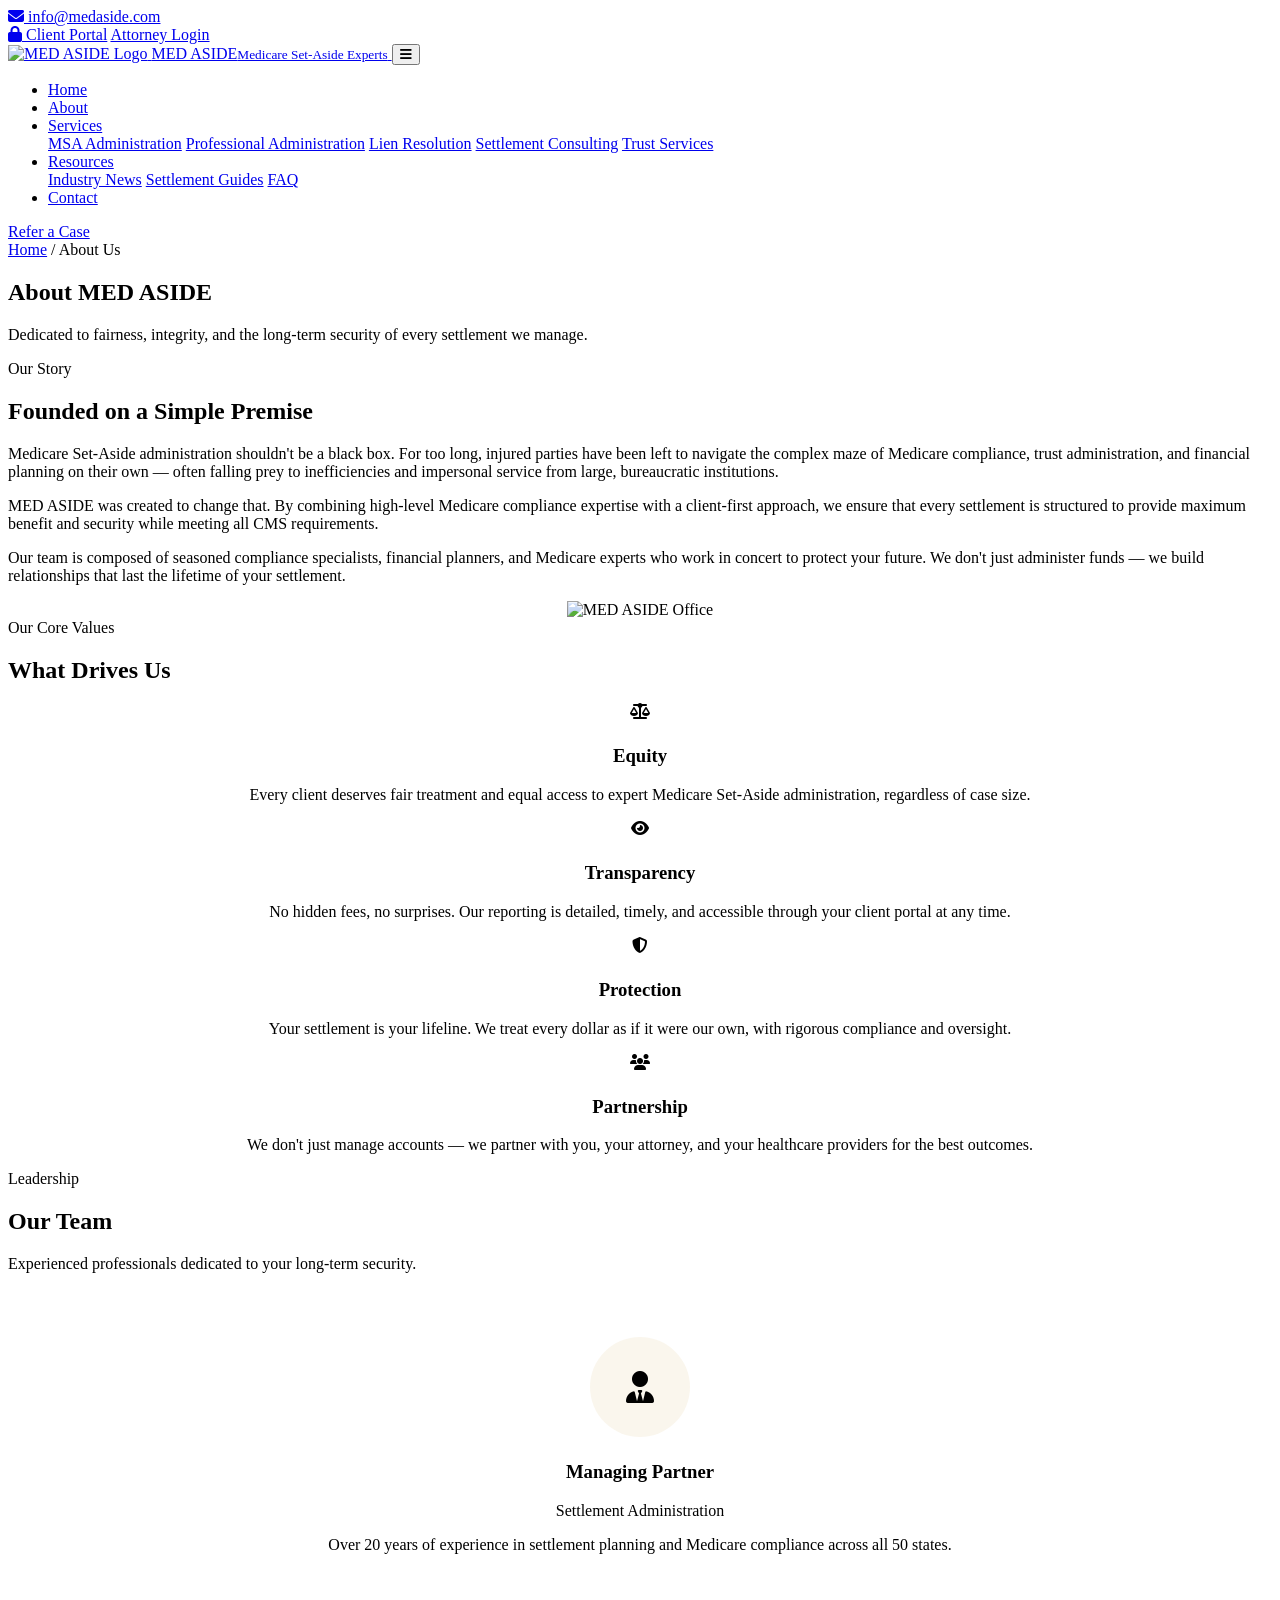
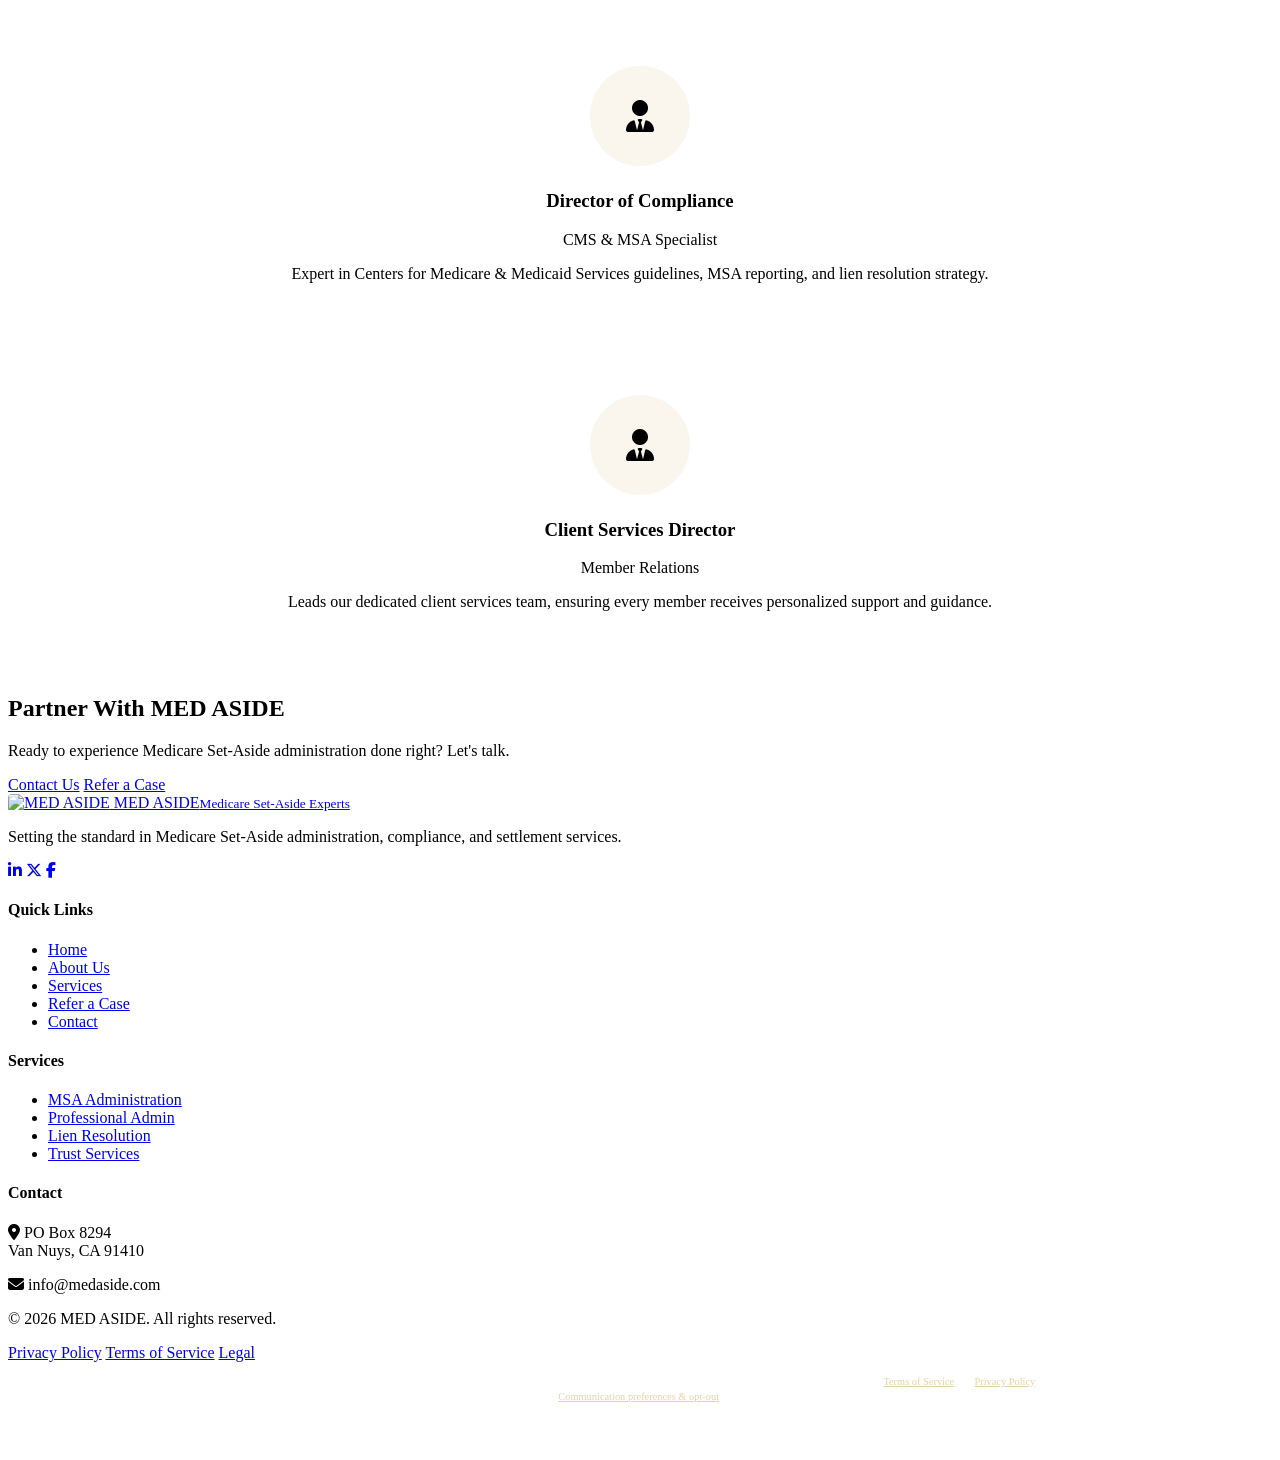
==== about.html @ 88d5e35c "Wire Web3Forms, add legal page, disclaimers, and builder credit - Connect contact form and referral " ====
<!DOCTYPE html>
<html lang="en">

<head>
    <meta charset="UTF-8">
    <meta name="viewport" content="width=device-width, initial-scale=1.0">
    <title>About Us | MED ASIDE - Medicare Set-Aside Administration</title>
    <link rel="icon" type="image/png" href="assets/images/logo.png">
    <link rel="apple-touch-icon" href="assets/images/logo.png">
    <meta name="description"
        content="Learn about MED ASIDE's mission, core values, and the experienced team behind our Medicare Set-Aside administration, compliance, and settlement services.">
    <link rel="canonical" href="https://www.medaside.com/about">
    <meta name="robots" content="index, follow">

    <!-- Open Graph -->
    <meta property="og:title" content="About Us | MED ASIDE - Medicare Set-Aside Administration">
    <meta property="og:description"
        content="Learn about MED ASIDE's mission, core values, and the experienced team behind our Medicare Set-Aside administration, compliance, and settlement services.">
    <meta property="og:type" content="website">
    <meta property="og:url" content="https://www.medaside.com/about">
    <meta property="og:image" content="https://www.medaside.com/assets/images/hero.png">
    <meta property="og:site_name" content="MED ASIDE">

    <!-- Twitter Card -->
    <meta name="twitter:card" content="summary_large_image">
    <meta name="twitter:title" content="About Us | MED ASIDE - Medicare Set-Aside Administration">
    <meta name="twitter:description"
        content="Learn about MED ASIDE's mission, core values, and the experienced team behind our Medicare Set-Aside administration, compliance, and settlement services.">
    <meta name="twitter:image" content="https://www.medaside.com/assets/images/hero.png">

    <!-- JSON-LD BreadcrumbList -->
    <script type="application/ld+json">
    {
        "@context": "https://schema.org",
        "@type": "BreadcrumbList",
        "itemListElement": [
            {
                "@type": "ListItem",
                "position": 1,
                "name": "Home",
                "item": "https://www.medaside.com/"
            },
            {
                "@type": "ListItem",
                "position": 2,
                "name": "About Us",
                "item": "https://www.medaside.com/about"
            }
        ]
    }
    </script>

    <link rel="preconnect" href="https://fonts.googleapis.com">
    <link rel="preconnect" href="https://fonts.gstatic.com" crossorigin>
    <link
        href="https://fonts.googleapis.com/css2?family=Inter:wght@300;400;500;600;700&family=Playfair+Display:ital,wght@0,400;0,600;0,700;1,400&display=swap"
        rel="stylesheet">
    <link rel="stylesheet" href="https://cdnjs.cloudflare.com/ajax/libs/font-awesome/6.5.1/css/all.min.css">
    <link rel="stylesheet" href="styles.css">
</head>

<body>

    <!-- Top Bar -->
    <div class="top-bar">
        <div class="container">
            <div class="top-bar-left">
                <a href="mailto:info@medaside.com"><i class="fas fa-envelope"></i> info@medaside.com</a>
            </div>
            <div class="top-bar-right">
                <a href="portal.html" class="portal-btn"><i class="fas fa-lock"></i> Client Portal</a>
                <a href="portal.html">Attorney Login</a>
            </div>
        </div>
    </div>

    <!-- Header -->
    <header>
        <div class="container">
            <nav>
                <a href="index.html" class="logo">
                    <img src="assets/images/logo.png" alt="MED ASIDE Logo">
                    <span class="logo-text">MED ASIDE<small>Medicare Set-Aside Experts</small></span>
                </a>
                <button class="mobile-toggle" id="mobileToggle" aria-label="Toggle Menu"><i
                        class="fas fa-bars"></i></button>
                <div class="main-nav" id="mainNav">
                    <ul class="nav-links">
                        <li><a href="index.html">Home</a></li>
                        <li><a href="about.html" class="active">About</a></li>
                        <li class="has-dropdown">
                            <a href="services.html">Services</a>
                            <div class="dropdown">
                                <a href="services.html#msa">MSA Administration</a>
                                <a href="services.html#professional">Professional Administration</a>
                                <a href="services.html#lien">Lien Resolution</a>
                                <a href="services.html#consulting">Settlement Consulting</a>
                                <a href="services.html#trust">Trust Services</a>
                            </div>
                        </li>
                        <li class="has-dropdown">
                            <a href="#">Resources</a>
                            <div class="dropdown">
                                <a href="#">Industry News</a>
                                <a href="#">Settlement Guides</a>
                                <a href="#">FAQ</a>
                            </div>
                        </li>
                        <li><a href="contact.html">Contact</a></li>
                    </ul>
                    <div class="nav-cta">
                        <a href="referral.html" class="btn btn-referral btn-small"><span>Refer a Case</span></a>
                    </div>
                </div>
            </nav>
        </div>
    </header>

    <!-- Page Header -->
    <section class="page-header">
        <div class="container">
            <div class="breadcrumb">
                <a href="index.html">Home</a> <span>/</span> <span>About Us</span>
            </div>
            <h1>About <span class="text-gold">MED ASIDE</span></h1>
            <p>Dedicated to fairness, integrity, and the long-term security of every settlement we manage.</p>
        </div>
    </section>

    <!-- Our Story -->
    <section style="padding: var(--section-pad); background: var(--navy-800);">
        <div class="container">
            <div class="why-grid">
                <div class="why-content">
                    <span class="section-label">Our Story</span>
                    <h2>Founded on a <span class="text-gold">Simple Premise</span></h2>
                    <p>Medicare Set-Aside administration shouldn't be a black box. For too long, injured parties have
                        been left to navigate the complex maze of Medicare compliance, trust administration, and
                        financial planning on their own — often falling prey to inefficiencies and impersonal service
                        from large, bureaucratic institutions.</p>
                    <p>MED ASIDE was created to change that. By combining high-level Medicare compliance expertise with
                        a client-first approach, we ensure that every settlement is structured to provide maximum
                        benefit and security while meeting all CMS requirements.</p>
                    <p>Our team is composed of seasoned compliance specialists, financial planners, and Medicare experts
                        who work in concert to protect your future. We don't just administer funds — we build
                        relationships that last the lifetime of your settlement.</p>
                </div>
                <div style="display:flex;align-items:center;justify-content:center;">
                    <img src="assets/images/hero.png" alt="MED ASIDE Office"
                        style="max-height:400px;object-fit:cover;border:1px solid var(--glass-border);">
                </div>
            </div>
        </div>
    </section>

    <!-- Mission & Values -->
    <section class="services-section">
        <div class="container">
            <div class="section-header">
                <span class="section-label" style="padding-left:0;">Our Core Values</span>
                <h2>What <span class="text-gold">Drives Us</span></h2>
            </div>
            <div class="services-grid" style="grid-template-columns: repeat(4, 1fr);">
                <div class="service-card" style="text-align:center;">
                    <div class="service-icon" style="margin:0 auto 1.5rem;"><i class="fas fa-balance-scale"></i></div>
                    <h3>Equity</h3>
                    <p>Every client deserves fair treatment and equal access to expert Medicare Set-Aside
                        administration, regardless of case size.</p>
                </div>
                <div class="service-card" style="text-align:center;">
                    <div class="service-icon" style="margin:0 auto 1.5rem;"><i class="fas fa-eye"></i></div>
                    <h3>Transparency</h3>
                    <p>No hidden fees, no surprises. Our reporting is detailed, timely, and accessible through your
                        client portal at any time.</p>
                </div>
                <div class="service-card" style="text-align:center;">
                    <div class="service-icon" style="margin:0 auto 1.5rem;"><i class="fas fa-shield-alt"></i></div>
                    <h3>Protection</h3>
                    <p>Your settlement is your lifeline. We treat every dollar as if it were our own, with rigorous
                        compliance and oversight.</p>
                </div>
                <div class="service-card" style="text-align:center;">
                    <div class="service-icon" style="margin:0 auto 1.5rem;"><i class="fas fa-users"></i></div>
                    <h3>Partnership</h3>
                    <p>We don't just manage accounts — we partner with you, your attorney, and your healthcare providers
                        for the best outcomes.</p>
                </div>
            </div>
        </div>
    </section>

    <!-- Team Section -->
    <section style="padding: var(--section-pad); background: var(--navy-800);">
        <div class="container">
            <div class="section-header">
                <span class="section-label" style="padding-left:0;">Leadership</span>
                <h2>Our <span class="text-gold">Team</span></h2>
                <p>Experienced professionals dedicated to your long-term security.</p>
            </div>
            <div class="services-grid" style="grid-template-columns: repeat(3, 1fr);">
                <div class="service-card" style="text-align:center; padding: 3rem 2rem;">
                    <div
                        style="width:100px;height:100px;border-radius:50%;background:rgba(201,168,76,0.1);border:2px solid var(--gold);margin:0 auto 1.5rem;display:flex;align-items:center;justify-content:center;font-size:2rem;color:var(--gold);">
                        <i class="fas fa-user-tie"></i>
                    </div>
                    <h3>Managing Partner</h3>
                    <p class="text-gold" style="margin-bottom:0.5rem;">Settlement Administration</p>
                    <p>Over 20 years of experience in settlement planning and Medicare compliance across all 50 states.
                    </p>
                </div>
                <div class="service-card" style="text-align:center; padding: 3rem 2rem;">
                    <div
                        style="width:100px;height:100px;border-radius:50%;background:rgba(201,168,76,0.1);border:2px solid var(--gold);margin:0 auto 1.5rem;display:flex;align-items:center;justify-content:center;font-size:2rem;color:var(--gold);">
                        <i class="fas fa-user-tie"></i>
                    </div>
                    <h3>Director of Compliance</h3>
                    <p class="text-gold" style="margin-bottom:0.5rem;">CMS & MSA Specialist</p>
                    <p>Expert in Centers for Medicare & Medicaid Services guidelines, MSA reporting, and lien resolution
                        strategy.</p>
                </div>
                <div class="service-card" style="text-align:center; padding: 3rem 2rem;">
                    <div
                        style="width:100px;height:100px;border-radius:50%;background:rgba(201,168,76,0.1);border:2px solid var(--gold);margin:0 auto 1.5rem;display:flex;align-items:center;justify-content:center;font-size:2rem;color:var(--gold);">
                        <i class="fas fa-user-tie"></i>
                    </div>
                    <h3>Client Services Director</h3>
                    <p class="text-gold" style="margin-bottom:0.5rem;">Member Relations</p>
                    <p>Leads our dedicated client services team, ensuring every member receives personalized support and
                        guidance.</p>
                </div>
            </div>
        </div>
    </section>

    <!-- CTA -->
    <section class="cta-band">
        <div class="container">
            <h2>Partner With <span class="text-gold">MED ASIDE</span></h2>
            <p>Ready to experience Medicare Set-Aside administration done right? Let's talk.</p>
            <div class="cta-buttons">
                <a href="contact.html" class="btn btn-primary"><span>Contact Us</span></a>
                <a href="referral.html" class="btn"><span>Refer a Case</span></a>
            </div>
        </div>
    </section>

    <!-- Footer -->
    <footer>
        <div class="container">
            <div class="footer-grid">
                <div class="footer-col footer-about">
                    <a href="index.html" class="logo" style="margin-bottom:1.5rem;">
                        <img src="assets/images/logo.png" alt="MED ASIDE"
                            style="height:45px;width:45px;border-radius:4px;">
                        <span class="logo-text">MED ASIDE<small>Medicare Set-Aside Experts</small></span>
                    </a>
                    <p>Setting the standard in Medicare Set-Aside administration, compliance, and settlement services.</p>
                    <div class="social-links">
                        <a href="#" aria-label="LinkedIn"><i class="fab fa-linkedin-in"></i></a>
                        <a href="#" aria-label="Twitter"><i class="fab fa-x-twitter"></i></a>
                        <a href="#" aria-label="Facebook"><i class="fab fa-facebook-f"></i></a>
                    </div>
                </div>
                <div class="footer-col">
                    <h4>Quick Links</h4>
                    <ul>
                        <li><a href="index.html">Home</a></li>
                        <li><a href="about.html">About Us</a></li>
                        <li><a href="services.html">Services</a></li>
                        <li><a href="referral.html">Refer a Case</a></li>
                        <li><a href="contact.html">Contact</a></li>
                    </ul>
                </div>
                <div class="footer-col">
                    <h4>Services</h4>
                    <ul>
                        <li><a href="services.html#msa">MSA Administration</a></li>
                        <li><a href="services.html#professional">Professional Admin</a></li>
                        <li><a href="services.html#lien">Lien Resolution</a></li>
                        <li><a href="services.html#trust">Trust Services</a></li>
                    </ul>
                </div>
                <div class="footer-col footer-contact">
                    <h4>Contact</h4>
                    <p><span class="icon"><i class="fas fa-map-marker-alt"></i></span> PO Box 8294<br>Van
                        Nuys, CA 91410</p>
                    <p><span class="icon"><i class="fas fa-envelope"></i></span> info@medaside.com</p>
                </div>
            </div>
            <div class="footer-bottom">
                <p>&copy; 2026 MED ASIDE. All rights reserved.</p>
                <div class="footer-bottom-links">
                    <a href="legal.html#privacy">Privacy Policy</a>
                    <a href="legal.html#terms">Terms of Service</a>
                    <a href="legal.html">Legal</a>
                </div>
            </div>

            <p style="font-size:0.65rem;color:rgba(255,255,255,0.3);margin-top:0.75rem;line-height:1.5;max-width:800px;margin-left:auto;margin-right:auto;text-align:center;">MED ASIDE is not a law firm and does not provide legal advice. Information on this site is for general purposes only. By using this site, you agree to our <a href="legal.html#terms" style="color:rgba(201,168,76,0.5);">Terms of Service</a> and <a href="legal.html#privacy" style="color:rgba(201,168,76,0.5);">Privacy Policy</a>. <a href="legal.html#consent" style="color:rgba(201,168,76,0.5);">Communication preferences &amp; opt-out</a>.</p>
            <div style="text-align:center;padding:0.75rem 0 0;border-top:1px solid rgba(255,255,255,0.05);margin-top:0.75rem;"><p style="font-size:0.6rem;color:rgba(255,255,255,0.25);letter-spacing:0.5px;">Website custom built by Brandon Bible, Adaptation Living LLC &mdash; <a href="mailto:info@adaptationliving.com" style="color:rgba(255,255,255,0.3);">info@adaptationliving.com</a></p></div>
        </div>
    </footer>

    <script>
        document.getElementById('mobileToggle').addEventListener('click', function () {
            document.getElementById('mainNav').classList.toggle('open');
            const icon = this.querySelector('i');
            icon.classList.toggle('fa-bars');
            icon.classList.toggle('fa-times');
        });
    </script>

</body>

</html>
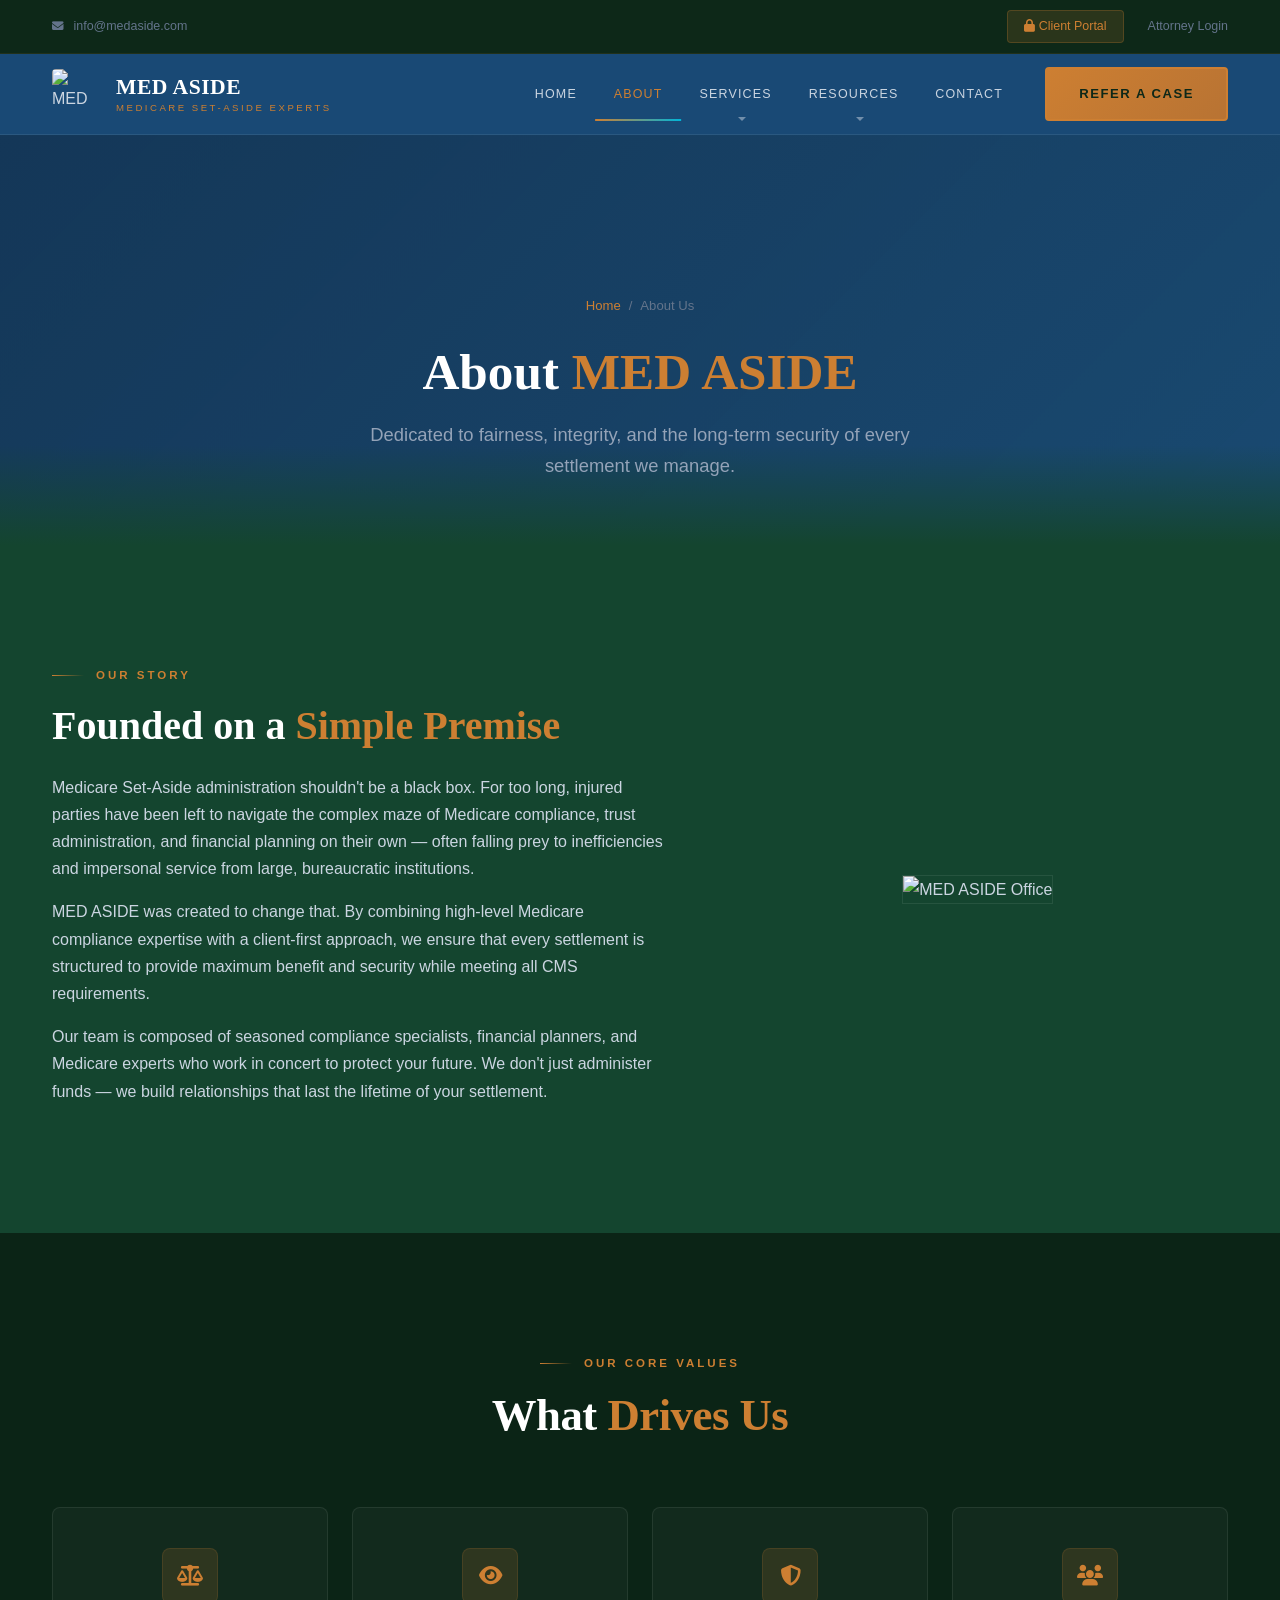
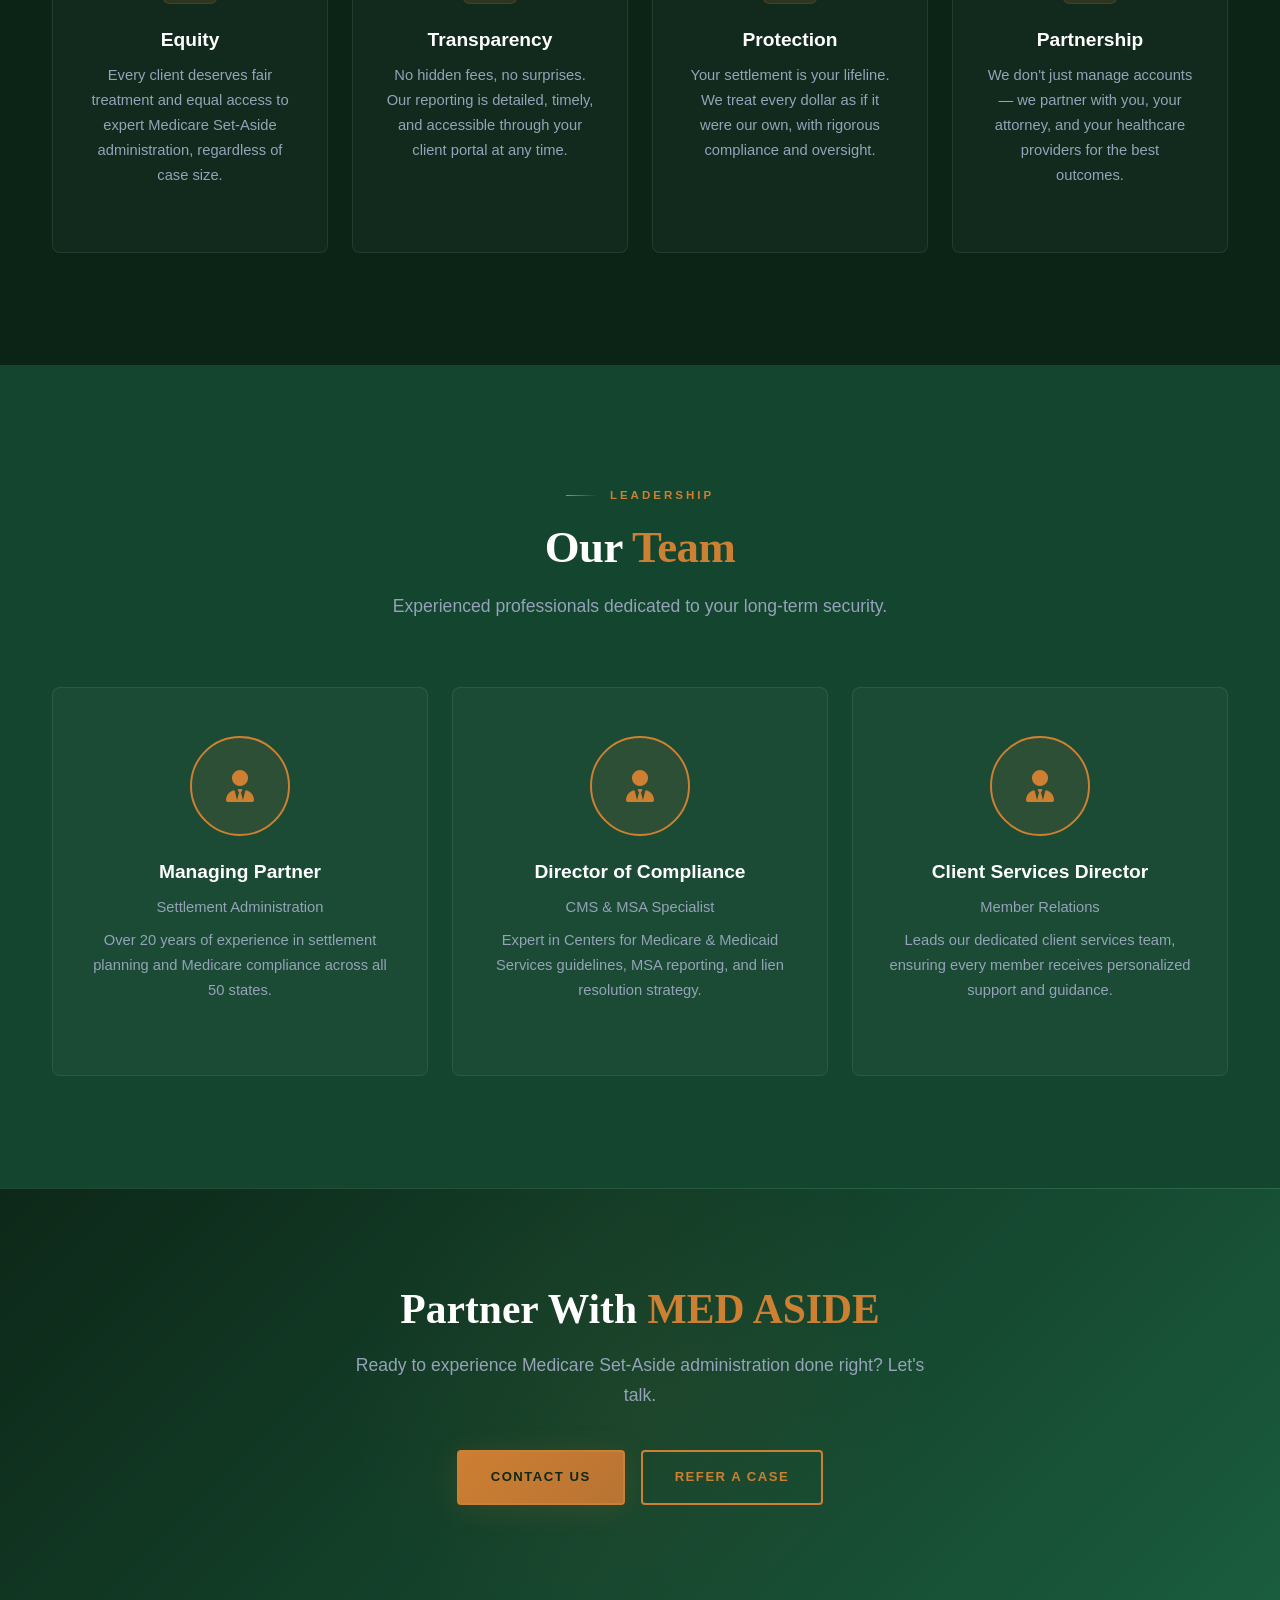
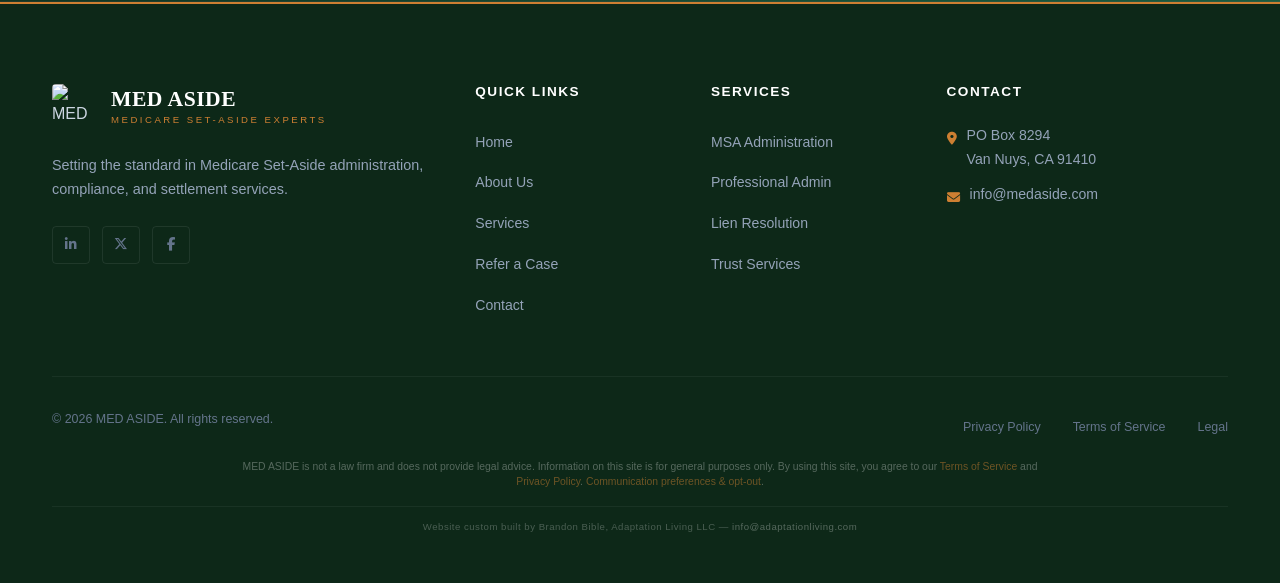
==== commit 905d43b6: "MED ASIDE v2 - Forest green + copper/bronze color variant Identical site structure, content, forms, " ====
--- a/about.html
+++ b/about.html
@@ -200,7 +200,7 @@
             <div class="services-grid" style="grid-template-columns: repeat(3, 1fr);">
                 <div class="service-card" style="text-align:center; padding: 3rem 2rem;">
                     <div
-                        style="width:100px;height:100px;border-radius:50%;background:rgba(201,168,76,0.1);border:2px solid var(--gold);margin:0 auto 1.5rem;display:flex;align-items:center;justify-content:center;font-size:2rem;color:var(--gold);">
+                        style="width:100px;height:100px;border-radius:50%;background:rgba(205,127,50,0.1);border:2px solid var(--gold);margin:0 auto 1.5rem;display:flex;align-items:center;justify-content:center;font-size:2rem;color:var(--gold);">
                         <i class="fas fa-user-tie"></i>
                     </div>
                     <h3>Managing Partner</h3>
@@ -210,7 +210,7 @@
                 </div>
                 <div class="service-card" style="text-align:center; padding: 3rem 2rem;">
                     <div
-                        style="width:100px;height:100px;border-radius:50%;background:rgba(201,168,76,0.1);border:2px solid var(--gold);margin:0 auto 1.5rem;display:flex;align-items:center;justify-content:center;font-size:2rem;color:var(--gold);">
+                        style="width:100px;height:100px;border-radius:50%;background:rgba(205,127,50,0.1);border:2px solid var(--gold);margin:0 auto 1.5rem;display:flex;align-items:center;justify-content:center;font-size:2rem;color:var(--gold);">
                         <i class="fas fa-user-tie"></i>
                     </div>
                     <h3>Director of Compliance</h3>
@@ -220,7 +220,7 @@
                 </div>
                 <div class="service-card" style="text-align:center; padding: 3rem 2rem;">
                     <div
-                        style="width:100px;height:100px;border-radius:50%;background:rgba(201,168,76,0.1);border:2px solid var(--gold);margin:0 auto 1.5rem;display:flex;align-items:center;justify-content:center;font-size:2rem;color:var(--gold);">
+                        style="width:100px;height:100px;border-radius:50%;background:rgba(205,127,50,0.1);border:2px solid var(--gold);margin:0 auto 1.5rem;display:flex;align-items:center;justify-content:center;font-size:2rem;color:var(--gold);">
                         <i class="fas fa-user-tie"></i>
                     </div>
                     <h3>Client Services Director</h3>
@@ -296,7 +296,7 @@
                 </div>
             </div>
 
-            <p style="font-size:0.65rem;color:rgba(255,255,255,0.3);margin-top:0.75rem;line-height:1.5;max-width:800px;margin-left:auto;margin-right:auto;text-align:center;">MED ASIDE is not a law firm and does not provide legal advice. Information on this site is for general purposes only. By using this site, you agree to our <a href="legal.html#terms" style="color:rgba(201,168,76,0.5);">Terms of Service</a> and <a href="legal.html#privacy" style="color:rgba(201,168,76,0.5);">Privacy Policy</a>. <a href="legal.html#consent" style="color:rgba(201,168,76,0.5);">Communication preferences &amp; opt-out</a>.</p>
+            <p style="font-size:0.65rem;color:rgba(255,255,255,0.3);margin-top:0.75rem;line-height:1.5;max-width:800px;margin-left:auto;margin-right:auto;text-align:center;">MED ASIDE is not a law firm and does not provide legal advice. Information on this site is for general purposes only. By using this site, you agree to our <a href="legal.html#terms" style="color:rgba(205,127,50,0.5);">Terms of Service</a> and <a href="legal.html#privacy" style="color:rgba(205,127,50,0.5);">Privacy Policy</a>. <a href="legal.html#consent" style="color:rgba(205,127,50,0.5);">Communication preferences &amp; opt-out</a>.</p>
             <div style="text-align:center;padding:0.75rem 0 0;border-top:1px solid rgba(255,255,255,0.05);margin-top:0.75rem;"><p style="font-size:0.6rem;color:rgba(255,255,255,0.25);letter-spacing:0.5px;">Website custom built by Brandon Bible, Adaptation Living LLC &mdash; <a href="mailto:info@adaptationliving.com" style="color:rgba(255,255,255,0.3);">info@adaptationliving.com</a></p></div>
         </div>
     </footer>
@@ -310,6 +310,19 @@
         });
     </script>
 
+<!--Start of Tawk.to Script-->
+<script type="text/javascript">
+var Tawk_API=Tawk_API||{}, Tawk_LoadStart=new Date();
+(function(){
+var s1=document.createElement("script"),s0=document.getElementsByTagName("script")[0];
+s1.async=true;
+s1.src='https://embed.tawk.to/69aa5552ddd7fc1c34851406/1jj0lqiqk';
+s1.charset='UTF-8';
+s1.setAttribute('crossorigin','*');
+s0.parentNode.insertBefore(s1,s0);
+})();
+</script>
+<!--End of Tawk.to Script-->
 </body>
 
 </html>
--- a/styles.css
+++ b/styles.css
@@ -0,0 +1,2084 @@
+/* ================================================================
+   MED ASIDE — Enterprise Design System
+   Medicare Set-Aside Administration & Compliance
+   ================================================================ */
+
+/* ---- Custom Properties ---- */
+:root {
+    /* Brand Palette — Forest Green */
+    --navy-900: #0d2818;
+    --navy-800: #14452f;
+    --navy-700: #1a5c3e;
+    --navy-600: #20734d;
+    --navy-500: #2d8a5e;
+    --charcoal: #0f3321;
+    --slate-900: #0b2416;
+
+    /* Accent Colors */
+    --gold: #cd7f32;
+    --gold-light: #daa06d;
+    --gold-dark: #b87333;
+    --gold-glow: rgba(205, 127, 50, 0.15);
+    --teal: #00b4d8;
+    --teal-light: #48cae4;
+    --teal-dark: #0096b7;
+    --teal-glow: rgba(0, 180, 216, 0.1);
+    --emerald: #10b981;
+    --coral: #f97066;
+
+    /* Text */
+    --text-white: #ffffff;
+    --text-100: #e2e8f0;
+    --text-200: #cbd5e1;
+    --text-300: #94a3b8;
+    --text-400: #64748b;
+    --text-500: #475569;
+
+    /* Surfaces */
+    --glass: rgba(255, 255, 255, 0.03);
+    --glass-light: rgba(255, 255, 255, 0.06);
+    --glass-border: rgba(255, 255, 255, 0.08);
+    --glass-border-hover: rgba(255, 255, 255, 0.15);
+
+    /* Typography */
+    --font-display: 'Playfair Display', Georgia, 'Times New Roman', serif;
+    --font-body: 'Inter', -apple-system, BlinkMacSystemFont, 'Segoe UI', sans-serif;
+
+    /* Spacing */
+    --section-pad: 7rem 0;
+    --section-pad-sm: 5rem 0;
+    --container-max: 1240px;
+    --container-narrow: 900px;
+
+    /* Radius */
+    --radius-sm: 4px;
+    --radius-md: 8px;
+    --radius-lg: 12px;
+    --radius-xl: 16px;
+
+    /* Shadows */
+    --shadow-sm: 0 1px 3px rgba(0,0,0,0.1);
+    --shadow-md: 0 4px 20px rgba(0,0,0,0.15);
+    --shadow-lg: 0 10px 40px rgba(0,0,0,0.25);
+    --shadow-xl: 0 20px 60px rgba(0,0,0,0.35);
+    --shadow-gold: 0 4px 30px rgba(205,127,50,0.15);
+    --shadow-teal: 0 4px 30px rgba(0,180,216,0.1);
+
+    /* Transitions */
+    --ease-out: cubic-bezier(0.25, 0.46, 0.45, 0.94);
+    --ease-spring: cubic-bezier(0.34, 1.56, 0.64, 1);
+    --t-fast: 0.2s;
+    --t-med: 0.4s;
+    --t-slow: 0.6s;
+}
+
+/* ---- Reset ---- */
+*, *::before, *::after { box-sizing: border-box; margin: 0; padding: 0; }
+
+html {
+    scroll-behavior: smooth;
+    font-size: 16px;
+}
+
+body {
+    font-family: var(--font-body);
+    background: var(--navy-800);
+    color: var(--text-200);
+    line-height: 1.7;
+    overflow-x: hidden;
+    -webkit-font-smoothing: antialiased;
+    -moz-osx-font-smoothing: grayscale;
+}
+
+h1, h2, h3, h4, h5, h6 {
+    font-family: var(--font-display);
+    color: var(--text-white);
+    line-height: 1.2;
+    margin-bottom: 1rem;
+    font-weight: 600;
+}
+
+p { margin-bottom: 1rem; }
+a { text-decoration: none; color: inherit; transition: color var(--t-fast); }
+ul { list-style: none; }
+img { max-width: 100%; height: auto; display: block; }
+button { font-family: var(--font-body); }
+
+/* ---- Layout ---- */
+.container {
+    max-width: var(--container-max);
+    margin: 0 auto;
+    padding: 0 2rem;
+}
+
+.container-narrow {
+    max-width: var(--container-narrow);
+    margin: 0 auto;
+    padding: 0 2rem;
+}
+
+/* ---- Utility Classes ---- */
+.text-gold { color: var(--gold); }
+.text-teal { color: var(--teal); }
+.text-muted { color: var(--text-300); }
+.text-center { text-align: center; }
+.sr-only { position: absolute; width: 1px; height: 1px; padding: 0; margin: -1px; overflow: hidden; clip: rect(0,0,0,0); border: 0; }
+
+.gradient-text {
+    background: linear-gradient(135deg, var(--gold), var(--gold-light), var(--teal-light));
+    -webkit-background-clip: text;
+    -webkit-text-fill-color: transparent;
+    background-clip: text;
+}
+
+.section-label {
+    display: inline-flex;
+    align-items: center;
+    gap: 12px;
+    font-size: 0.72rem;
+    font-weight: 700;
+    letter-spacing: 3px;
+    text-transform: uppercase;
+    color: var(--gold);
+    margin-bottom: 1rem;
+}
+
+.section-label::before {
+    content: '';
+    width: 32px;
+    height: 1px;
+    background: linear-gradient(90deg, var(--gold), transparent);
+}
+
+.section-label--center {
+    justify-content: center;
+    padding-left: 0;
+}
+
+.section-label--center::before { display: none; }
+
+.section-label--center::after {
+    display: none;
+}
+
+.section-header {
+    text-align: center;
+    margin-bottom: 4rem;
+    max-width: 700px;
+    margin-left: auto;
+    margin-right: auto;
+}
+
+.section-header h2 {
+    font-size: 2.8rem;
+    margin-bottom: 1rem;
+    letter-spacing: -0.5px;
+}
+
+.section-header p {
+    color: var(--text-300);
+    font-size: 1.1rem;
+    line-height: 1.8;
+}
+
+/* ---- Buttons ---- */
+.btn {
+    display: inline-flex;
+    align-items: center;
+    justify-content: center;
+    gap: 10px;
+    padding: 14px 32px;
+    font-family: var(--font-body);
+    font-weight: 600;
+    font-size: 0.82rem;
+    text-transform: uppercase;
+    letter-spacing: 1.5px;
+    border: 2px solid var(--gold);
+    color: var(--gold);
+    background: transparent;
+    cursor: pointer;
+    transition: all var(--t-med) var(--ease-out);
+    position: relative;
+    overflow: hidden;
+    border-radius: var(--radius-sm);
+    white-space: nowrap;
+}
+
+.btn::before {
+    content: '';
+    position: absolute;
+    inset: 0;
+    background: var(--gold);
+    transform: scaleX(0);
+    transform-origin: left;
+    transition: transform var(--t-med) var(--ease-out);
+    z-index: 0;
+}
+
+.btn:hover::before { transform: scaleX(1); }
+.btn:hover { color: var(--navy-900); }
+.btn span, .btn i { position: relative; z-index: 1; }
+
+.btn-primary {
+    background: linear-gradient(135deg, var(--gold), var(--gold-dark));
+    color: var(--navy-900);
+    border-color: var(--gold);
+    box-shadow: var(--shadow-gold);
+}
+
+.btn-primary::before { background: var(--text-white); }
+.btn-primary:hover { color: var(--navy-900); border-color: var(--text-white); }
+
+.btn-teal {
+    border-color: var(--teal);
+    color: var(--teal);
+}
+
+.btn-teal::before { background: var(--teal); }
+.btn-teal:hover { color: var(--navy-900); }
+
+.btn-sm {
+    padding: 10px 22px;
+    font-size: 0.72rem;
+}
+
+.btn-lg {
+    padding: 18px 42px;
+    font-size: 0.88rem;
+}
+
+.btn-outline-light {
+    border-color: rgba(255,255,255,0.25);
+    color: var(--text-white);
+}
+
+.btn-outline-light::before { background: rgba(255,255,255,0.08); }
+.btn-outline-light:hover { color: var(--text-white); border-color: var(--text-white); }
+
+.btn-referral {
+    background: linear-gradient(135deg, var(--gold), var(--gold-dark));
+    color: var(--navy-900);
+    border-color: var(--gold);
+    animation: pulse-glow 2.5s ease-in-out infinite;
+}
+
+@keyframes pulse-glow {
+    0%, 100% { box-shadow: 0 0 0 0 rgba(205,127,50,0.4); }
+    50% { box-shadow: 0 0 0 12px rgba(205,127,50,0); }
+}
+
+/* ---- Badge / Tag ---- */
+.badge {
+    display: inline-flex;
+    align-items: center;
+    gap: 6px;
+    padding: 6px 14px;
+    font-size: 0.7rem;
+    font-weight: 600;
+    letter-spacing: 1.5px;
+    text-transform: uppercase;
+    border-radius: 100px;
+    background: var(--gold-glow);
+    color: var(--gold);
+    border: 1px solid rgba(205,127,50,0.2);
+}
+
+.badge-teal {
+    background: var(--teal-glow);
+    color: var(--teal);
+    border-color: rgba(0,180,216,0.2);
+}
+
+/* ---- Top Bar ---- */
+.top-bar {
+    background: var(--navy-900);
+    padding: 10px 0;
+    font-size: 0.78rem;
+    border-bottom: 1px solid rgba(205,127,50,0.1);
+    position: relative;
+    z-index: 1001;
+}
+
+.top-bar .container {
+    display: flex;
+    justify-content: space-between;
+    align-items: center;
+}
+
+.top-bar-left {
+    display: flex;
+    gap: 2rem;
+    color: var(--text-400);
+}
+
+.top-bar-left a { color: var(--text-400); }
+.top-bar-left a:hover { color: var(--gold); }
+.top-bar-left i { margin-right: 6px; font-size: 0.72rem; }
+.top-bar-left span i { margin-right: 6px; font-size: 0.72rem; }
+
+.top-bar-right {
+    display: flex;
+    gap: 1.5rem;
+    align-items: center;
+}
+
+.top-bar-right a { color: var(--text-400); font-weight: 500; }
+.top-bar-right a:hover { color: var(--gold); }
+
+.portal-btn {
+    background: var(--gold-glow);
+    padding: 5px 16px;
+    border-radius: var(--radius-sm);
+    color: var(--gold) !important;
+    font-weight: 600;
+    border: 1px solid rgba(205,127,50,0.25);
+    transition: all var(--t-fast);
+}
+
+.portal-btn:hover {
+    background: var(--gold);
+    color: var(--navy-900) !important;
+}
+
+/* ---- Header / Navigation ---- */
+header {
+    background: rgba(26, 74, 122, 0.95);
+    backdrop-filter: blur(24px);
+    -webkit-backdrop-filter: blur(24px);
+    border-bottom: 1px solid var(--glass-border);
+    position: sticky;
+    top: 0;
+    z-index: 1000;
+    transition: all var(--t-med);
+}
+
+header.scrolled {
+    background: rgba(26, 74, 122, 0.98);
+    box-shadow: 0 4px 30px rgba(0,0,0,0.3);
+}
+
+nav {
+    display: flex;
+    justify-content: space-between;
+    align-items: center;
+    padding: 0.8rem 0;
+}
+
+/* Logo */
+.logo {
+    display: flex;
+    align-items: center;
+    gap: 14px;
+    flex-shrink: 0;
+}
+
+.logo img {
+    height: 50px;
+    width: 50px;
+    border-radius: var(--radius-sm);
+    object-fit: cover;
+}
+
+.logo-text {
+    font-family: var(--font-display);
+    font-size: 1.35rem;
+    color: var(--text-white);
+    letter-spacing: 0.5px;
+    line-height: 1.15;
+    font-weight: 600;
+}
+
+.logo-text small {
+    display: block;
+    font-family: var(--font-body);
+    font-size: 0.6rem;
+    letter-spacing: 2.5px;
+    text-transform: uppercase;
+    color: var(--gold);
+    font-weight: 500;
+    margin-top: 2px;
+}
+
+/* Main Nav */
+.main-nav {
+    display: flex;
+    align-items: center;
+    gap: 0;
+}
+
+.nav-links {
+    display: flex;
+    gap: 0;
+    align-items: center;
+}
+
+.nav-links > li { position: relative; }
+
+.nav-links > li > a {
+    display: block;
+    padding: 1rem 1.15rem;
+    font-size: 0.78rem;
+    font-weight: 500;
+    text-transform: uppercase;
+    letter-spacing: 1.2px;
+    color: var(--text-200);
+    transition: color var(--t-fast);
+    position: relative;
+}
+
+.nav-links > li > a::after {
+    content: '';
+    position: absolute;
+    bottom: 0;
+    left: 50%;
+    transform: translateX(-50%);
+    width: 0;
+    height: 2px;
+    background: linear-gradient(90deg, var(--gold), var(--teal));
+    transition: width var(--t-med) var(--ease-out);
+}
+
+.nav-links > li > a:hover,
+.nav-links > li > a.active { color: var(--gold); }
+
+.nav-links > li > a:hover::after,
+.nav-links > li > a.active::after { width: 100%; }
+
+/* Dropdowns */
+.nav-links > li > .dropdown {
+    position: absolute;
+    top: 100%;
+    left: 0;
+    min-width: 280px;
+    background: rgba(20, 54, 90, 0.98);
+    backdrop-filter: blur(24px);
+    -webkit-backdrop-filter: blur(24px);
+    border: 1px solid var(--glass-border);
+    border-radius: 0 0 var(--radius-md) var(--radius-md);
+    padding: 0.75rem 0;
+    opacity: 0;
+    visibility: hidden;
+    transform: translateY(10px);
+    transition: all var(--t-med) var(--ease-out);
+    z-index: 100;
+    box-shadow: var(--shadow-lg);
+}
+
+.nav-links > li:hover > .dropdown {
+    opacity: 1;
+    visibility: visible;
+    transform: translateY(0);
+}
+
+.dropdown a {
+    display: flex;
+    align-items: center;
+    gap: 10px;
+    padding: 0.65rem 1.5rem;
+    font-size: 0.85rem;
+    color: var(--text-300);
+    border-left: 2px solid transparent;
+    transition: all var(--t-fast);
+}
+
+.dropdown a:hover {
+    color: var(--gold);
+    background: rgba(205,127,50,0.04);
+    border-left-color: var(--gold);
+}
+
+.has-dropdown > a::after {
+    content: '';
+    display: inline-block;
+    width: 0;
+    height: 0;
+    border-left: 4px solid transparent;
+    border-right: 4px solid transparent;
+    border-top: 4px solid currentColor;
+    margin-left: 6px;
+    opacity: 0.5;
+    vertical-align: middle;
+}
+
+.nav-cta { margin-left: 1.5rem; }
+
+.mobile-toggle {
+    display: none;
+    background: none;
+    border: 1px solid var(--glass-border);
+    color: var(--text-white);
+    font-size: 1.3rem;
+    cursor: pointer;
+    padding: 8px 12px;
+    border-radius: var(--radius-sm);
+    transition: all var(--t-fast);
+}
+
+.mobile-toggle:hover {
+    border-color: var(--gold);
+    color: var(--gold);
+}
+
+/* ---- Hero Section ---- */
+.hero {
+    min-height: 100vh;
+    background: linear-gradient(135deg, rgba(20, 54, 90, 0.92), rgba(26, 74, 122, 0.8)), url('assets/images/hero.png');
+    background-size: cover;
+    background-position: center;
+    display: flex;
+    align-items: center;
+    position: relative;
+    overflow: hidden;
+}
+
+.hero::before {
+    content: '';
+    position: absolute;
+    top: -50%;
+    right: -30%;
+    width: 80%;
+    height: 150%;
+    background: radial-gradient(ellipse, rgba(205,127,50,0.04) 0%, transparent 70%);
+    pointer-events: none;
+}
+
+.hero::after {
+    content: '';
+    position: absolute;
+    bottom: 0;
+    left: 0;
+    width: 100%;
+    height: 250px;
+    background: linear-gradient(transparent, var(--navy-800));
+    pointer-events: none;
+}
+
+/* Floating grid lines decoration */
+.hero-grid-overlay {
+    position: absolute;
+    inset: 0;
+    background-image:
+        linear-gradient(rgba(205,127,50,0.03) 1px, transparent 1px),
+        linear-gradient(90deg, rgba(205,127,50,0.03) 1px, transparent 1px);
+    background-size: 80px 80px;
+    pointer-events: none;
+    mask-image: radial-gradient(ellipse 80% 60% at 50% 40%, black, transparent);
+    -webkit-mask-image: radial-gradient(ellipse 80% 60% at 50% 40%, black, transparent);
+}
+
+.hero-inner {
+    display: grid;
+    grid-template-columns: 1.1fr 0.9fr;
+    gap: 4rem;
+    align-items: center;
+    position: relative;
+    z-index: 1;
+    padding: 2rem 0;
+}
+
+.hero-content { animation: heroFadeIn 1s var(--ease-out) both; }
+
+@keyframes heroFadeIn {
+    from { opacity: 0; transform: translateY(40px); }
+    to { opacity: 1; transform: translateY(0); }
+}
+
+.hero h1 {
+    font-size: 3.6rem;
+    margin-bottom: 1.5rem;
+    line-height: 1.12;
+    letter-spacing: -1px;
+}
+
+.hero h1 .highlight {
+    position: relative;
+    display: inline;
+}
+
+.hero h1 .highlight::after {
+    content: '';
+    position: absolute;
+    bottom: 4px;
+    left: 0;
+    width: 100%;
+    height: 3px;
+    background: linear-gradient(90deg, var(--gold), var(--teal));
+    border-radius: 2px;
+}
+
+.hero-subtitle {
+    font-size: 1.15rem;
+    color: var(--text-200);
+    margin-bottom: 2.5rem;
+    max-width: 540px;
+    line-height: 1.85;
+}
+
+.hero-ctas {
+    display: flex;
+    gap: 1rem;
+    flex-wrap: wrap;
+    margin-bottom: 3.5rem;
+}
+
+/* Hero Stats */
+.hero-stats {
+    display: flex;
+    gap: 3rem;
+    padding-top: 2.5rem;
+    border-top: 1px solid var(--glass-border);
+}
+
+.hero-stat h3 {
+    font-size: 2.2rem;
+    font-weight: 700;
+    margin-bottom: 0.25rem;
+    font-family: var(--font-body);
+}
+
+.hero-stat h3 .counter-gold { color: var(--gold); }
+.hero-stat h3 .counter-teal { color: var(--teal); }
+
+.hero-stat p {
+    font-size: 0.75rem;
+    text-transform: uppercase;
+    letter-spacing: 2px;
+    color: var(--text-400);
+    margin: 0;
+}
+
+/* Hero Sidebar Cards */
+.hero-sidebar {
+    display: flex;
+    flex-direction: column;
+    gap: 1.25rem;
+    animation: heroCardsIn 1s var(--ease-out) 0.3s both;
+}
+
+@keyframes heroCardsIn {
+    from { opacity: 0; transform: translateX(40px); }
+    to { opacity: 1; transform: translateX(0); }
+}
+
+.hero-card {
+    background: var(--glass);
+    border: 1px solid var(--glass-border);
+    padding: 1.75rem;
+    border-radius: var(--radius-md);
+    backdrop-filter: blur(12px);
+    -webkit-backdrop-filter: blur(12px);
+    transition: all var(--t-med) var(--ease-out);
+    position: relative;
+    overflow: hidden;
+}
+
+.hero-card::before {
+    content: '';
+    position: absolute;
+    top: 0;
+    left: 0;
+    width: 3px;
+    height: 0;
+    background: linear-gradient(180deg, var(--gold), var(--teal));
+    transition: height var(--t-med) var(--ease-out);
+}
+
+.hero-card:hover {
+    border-color: var(--glass-border-hover);
+    transform: translateY(-4px);
+    box-shadow: var(--shadow-lg);
+}
+
+.hero-card:hover::before { height: 100%; }
+
+.hero-card h4 {
+    font-size: 1rem;
+    font-family: var(--font-body);
+    font-weight: 600;
+    color: var(--text-white);
+    margin-bottom: 0.5rem;
+}
+
+.hero-card h4 i {
+    color: var(--gold);
+    margin-right: 8px;
+    font-size: 0.9rem;
+}
+
+.hero-card p {
+    font-size: 0.88rem;
+    color: var(--text-300);
+    margin-bottom: 1rem;
+    line-height: 1.6;
+}
+
+.hero-card-link {
+    font-size: 0.78rem;
+    color: var(--gold);
+    text-transform: uppercase;
+    letter-spacing: 1.5px;
+    font-weight: 600;
+    display: inline-flex;
+    align-items: center;
+    gap: 8px;
+    transition: gap var(--t-fast);
+}
+
+.hero-card:hover .hero-card-link { gap: 14px; }
+
+/* ---- Services Section ---- */
+.services-section {
+    padding: var(--section-pad);
+    background: var(--slate-900);
+    position: relative;
+}
+
+.services-grid {
+    display: grid;
+    grid-template-columns: repeat(3, 1fr);
+    gap: 1.5rem;
+}
+
+.service-card {
+    background: var(--glass);
+    border: 1px solid var(--glass-border);
+    padding: 2.5rem 2rem;
+    border-radius: var(--radius-md);
+    transition: all var(--t-med) var(--ease-out);
+    position: relative;
+    overflow: hidden;
+    cursor: pointer;
+    text-decoration: none;
+    display: block;
+}
+
+.service-card::before {
+    content: '';
+    position: absolute;
+    top: 0;
+    left: 0;
+    width: 100%;
+    height: 3px;
+    background: linear-gradient(90deg, var(--gold), var(--teal));
+    transform: scaleX(0);
+    transition: transform var(--t-med) var(--ease-out);
+    transform-origin: left;
+}
+
+.service-card:hover {
+    transform: translateY(-8px);
+    border-color: rgba(205,127,50,0.2);
+    box-shadow: var(--shadow-xl);
+    background: var(--glass-light);
+}
+
+.service-card:hover::before { transform: scaleX(1); }
+
+.service-icon {
+    width: 56px;
+    height: 56px;
+    background: var(--gold-glow);
+    border: 1px solid rgba(205,127,50,0.15);
+    display: flex;
+    align-items: center;
+    justify-content: center;
+    margin-bottom: 1.5rem;
+    font-size: 1.3rem;
+    color: var(--gold);
+    border-radius: var(--radius-md);
+    transition: all var(--t-med) var(--ease-out);
+}
+
+.service-card:hover .service-icon {
+    background: var(--gold);
+    color: var(--navy-900);
+    border-color: var(--gold);
+    box-shadow: var(--shadow-gold);
+}
+
+.service-card h3 {
+    font-size: 1.2rem;
+    margin-bottom: 0.75rem;
+    font-family: var(--font-body);
+    font-weight: 700;
+}
+
+.service-card p {
+    color: var(--text-300);
+    font-size: 0.92rem;
+    margin-bottom: 1.5rem;
+    line-height: 1.7;
+}
+
+.service-link {
+    color: var(--gold);
+    font-size: 0.75rem;
+    font-weight: 600;
+    text-transform: uppercase;
+    letter-spacing: 1.5px;
+    display: inline-flex;
+    align-items: center;
+    gap: 8px;
+}
+
+.service-link .arrow {
+    transition: transform var(--t-fast);
+    display: inline-block;
+}
+
+.service-card:hover .service-link .arrow { transform: translateX(6px); }
+
+/* ---- Trust / Stats Band ---- */
+.trust-band {
+    padding: 5rem 0;
+    background: linear-gradient(135deg, var(--gold), var(--gold-dark));
+    color: var(--navy-900);
+    position: relative;
+    overflow: hidden;
+}
+
+.trust-band::before {
+    content: '';
+    position: absolute;
+    inset: 0;
+    background: url("data:image/svg+xml,%3Csvg width='60' height='60' viewBox='0 0 60 60' xmlns='http://www.w3.org/2000/svg'%3E%3Cpath d='M0 0h60v60H0z' fill='none'/%3E%3Cpath d='M0 30h60M30 0v60' stroke='rgba(0,0,0,0.06)' stroke-width='1'/%3E%3C/svg%3E");
+    pointer-events: none;
+}
+
+.trust-grid {
+    display: grid;
+    grid-template-columns: repeat(4, 1fr);
+    gap: 2rem;
+    text-align: center;
+    position: relative;
+    z-index: 1;
+}
+
+.trust-item h3 {
+    font-size: 3rem;
+    color: var(--navy-900);
+    margin-bottom: 0.5rem;
+    font-weight: 700;
+    font-family: var(--font-body);
+}
+
+.trust-item p {
+    text-transform: uppercase;
+    letter-spacing: 2px;
+    font-size: 0.75rem;
+    font-weight: 600;
+    color: rgba(26, 74, 122, 0.6);
+}
+
+/* ---- Why Choose Us ---- */
+.why-section {
+    padding: var(--section-pad);
+    background: var(--navy-800);
+}
+
+.why-grid {
+    display: grid;
+    grid-template-columns: 1.1fr 0.9fr;
+    gap: 4rem;
+    align-items: center;
+}
+
+.why-content h2 {
+    font-size: 2.5rem;
+    margin-bottom: 1.5rem;
+}
+
+.why-list { margin-top: 2rem; }
+
+.why-item {
+    display: flex;
+    gap: 1.2rem;
+    margin-bottom: 1.25rem;
+    padding: 1.2rem;
+    border: 1px solid transparent;
+    border-radius: var(--radius-md);
+    transition: all var(--t-fast);
+}
+
+.why-item:hover {
+    border-color: var(--glass-border);
+    background: var(--glass);
+}
+
+.why-icon {
+    width: 44px;
+    height: 44px;
+    background: var(--gold-glow);
+    display: flex;
+    align-items: center;
+    justify-content: center;
+    flex-shrink: 0;
+    color: var(--gold);
+    font-size: 1.1rem;
+    border-radius: var(--radius-md);
+}
+
+.why-item h4 {
+    font-size: 0.95rem;
+    margin-bottom: 0.25rem;
+    font-family: var(--font-body);
+    font-weight: 600;
+}
+
+.why-item p {
+    font-size: 0.88rem;
+    color: var(--text-300);
+    margin: 0;
+    line-height: 1.6;
+}
+
+/* ---- Process / How It Works ---- */
+.process-section {
+    padding: var(--section-pad);
+    background: var(--slate-900);
+}
+
+.process-grid {
+    display: grid;
+    grid-template-columns: repeat(4, 1fr);
+    gap: 0;
+    position: relative;
+}
+
+.process-grid::before {
+    content: '';
+    position: absolute;
+    top: 40px;
+    left: 12.5%;
+    width: 75%;
+    height: 2px;
+    background: linear-gradient(90deg, var(--gold), var(--teal));
+    opacity: 0.3;
+}
+
+.process-step {
+    text-align: center;
+    padding: 0 1.5rem;
+    position: relative;
+}
+
+.process-number {
+    width: 56px;
+    height: 56px;
+    border: 2px solid var(--gold);
+    border-radius: 50%;
+    display: flex;
+    align-items: center;
+    justify-content: center;
+    font-family: var(--font-body);
+    font-weight: 700;
+    font-size: 1.1rem;
+    color: var(--gold);
+    margin: 0 auto 1.5rem;
+    background: var(--slate-900);
+    position: relative;
+    z-index: 1;
+    transition: all var(--t-med) var(--ease-out);
+}
+
+.process-step:hover .process-number {
+    background: var(--gold);
+    color: var(--navy-900);
+    box-shadow: var(--shadow-gold);
+}
+
+.process-step h4 {
+    font-size: 1rem;
+    font-family: var(--font-body);
+    font-weight: 600;
+    margin-bottom: 0.5rem;
+}
+
+.process-step p {
+    font-size: 0.88rem;
+    color: var(--text-300);
+    line-height: 1.6;
+}
+
+/* ---- Testimonials ---- */
+.testimonials-section {
+    padding: var(--section-pad);
+    background: var(--navy-800);
+}
+
+.testimonials-grid {
+    display: grid;
+    grid-template-columns: repeat(3, 1fr);
+    gap: 2rem;
+}
+
+.testimonial-card {
+    background: var(--glass);
+    border: 1px solid var(--glass-border);
+    padding: 2.25rem;
+    border-radius: var(--radius-md);
+    position: relative;
+    transition: all var(--t-med) var(--ease-out);
+}
+
+.testimonial-card:hover {
+    transform: translateY(-4px);
+    border-color: var(--glass-border-hover);
+    box-shadow: var(--shadow-lg);
+}
+
+.testimonial-card .stars {
+    color: var(--gold);
+    font-size: 0.85rem;
+    margin-bottom: 1rem;
+    letter-spacing: 2px;
+}
+
+.testimonial-card blockquote {
+    font-style: italic;
+    color: var(--text-200);
+    font-size: 0.95rem;
+    margin-bottom: 1.5rem;
+    line-height: 1.75;
+    position: relative;
+}
+
+.testimonial-author {
+    font-weight: 600;
+    font-size: 0.9rem;
+    color: var(--text-white);
+}
+
+.testimonial-role {
+    font-size: 0.78rem;
+    color: var(--gold);
+    margin-top: 2px;
+}
+
+/* ---- Partners / Certifications ---- */
+.partners-section {
+    padding: 4rem 0;
+    background: var(--navy-900);
+    border-top: 1px solid var(--glass-border);
+    border-bottom: 1px solid var(--glass-border);
+}
+
+.partners-label {
+    text-align: center;
+    font-size: 0.72rem;
+    font-weight: 600;
+    letter-spacing: 3px;
+    text-transform: uppercase;
+    color: var(--text-400);
+    margin-bottom: 2rem;
+}
+
+.partners-grid {
+    display: flex;
+    align-items: center;
+    justify-content: center;
+    gap: 4rem;
+    flex-wrap: wrap;
+}
+
+.partner-logo {
+    font-size: 0.85rem;
+    font-weight: 600;
+    color: var(--text-400);
+    letter-spacing: 1px;
+    text-transform: uppercase;
+    opacity: 0.6;
+    transition: opacity var(--t-fast);
+    display: flex;
+    align-items: center;
+    gap: 8px;
+}
+
+.partner-logo:hover { opacity: 1; }
+.partner-logo i { font-size: 1.5rem; }
+
+/* ---- Resources / News ---- */
+.resources-section {
+    padding: var(--section-pad);
+    background: var(--slate-900);
+}
+
+.resources-grid {
+    display: grid;
+    grid-template-columns: repeat(3, 1fr);
+    gap: 2rem;
+}
+
+.resource-card {
+    border: 1px solid var(--glass-border);
+    border-radius: var(--radius-md);
+    overflow: hidden;
+    transition: all var(--t-med) var(--ease-out);
+    display: block;
+    cursor: pointer;
+    background: var(--glass);
+}
+
+.resource-card:hover {
+    border-color: rgba(205,127,50,0.2);
+    transform: translateY(-6px);
+    box-shadow: var(--shadow-xl);
+}
+
+.resource-thumb {
+    height: 180px;
+    background: linear-gradient(135deg, var(--navy-700), var(--navy-900));
+    display: flex;
+    align-items: center;
+    justify-content: center;
+    font-size: 2.5rem;
+    color: var(--gold);
+    opacity: 0.4;
+    position: relative;
+    overflow: hidden;
+}
+
+.resource-thumb::after {
+    content: '';
+    position: absolute;
+    inset: 0;
+    background: linear-gradient(transparent 50%, rgba(26, 74, 122, 0.8));
+}
+
+.resource-body { padding: 1.5rem; }
+
+.resource-tag {
+    font-size: 0.68rem;
+    text-transform: uppercase;
+    letter-spacing: 2px;
+    color: var(--teal);
+    margin-bottom: 0.5rem;
+    display: inline-block;
+    font-weight: 600;
+}
+
+.resource-body h4 {
+    font-size: 1.05rem;
+    margin-bottom: 0.5rem;
+    font-family: var(--font-body);
+    font-weight: 600;
+    line-height: 1.4;
+}
+
+.resource-body p {
+    font-size: 0.85rem;
+    color: var(--text-300);
+    margin-bottom: 1rem;
+    line-height: 1.6;
+}
+
+.resource-link {
+    color: var(--gold);
+    font-size: 0.75rem;
+    font-weight: 600;
+    text-transform: uppercase;
+    letter-spacing: 1.5px;
+}
+
+/* ---- CTA Band ---- */
+.cta-band {
+    padding: 6rem 0;
+    background: linear-gradient(135deg, var(--navy-900), var(--navy-700));
+    text-align: center;
+    border-top: 1px solid var(--glass-border);
+    border-bottom: 1px solid var(--glass-border);
+    position: relative;
+    overflow: hidden;
+}
+
+.cta-band::before {
+    content: '';
+    position: absolute;
+    top: 50%;
+    left: 50%;
+    transform: translate(-50%, -50%);
+    width: 600px;
+    height: 600px;
+    background: radial-gradient(circle, rgba(205,127,50,0.05) 0%, transparent 70%);
+    pointer-events: none;
+}
+
+.cta-band h2 {
+    font-size: 2.6rem;
+    margin-bottom: 1rem;
+    position: relative;
+}
+
+.cta-band p {
+    color: var(--text-300);
+    font-size: 1.1rem;
+    margin-bottom: 2.5rem;
+    max-width: 600px;
+    margin-left: auto;
+    margin-right: auto;
+    position: relative;
+}
+
+.cta-buttons {
+    display: flex;
+    gap: 1rem;
+    justify-content: center;
+    flex-wrap: wrap;
+    position: relative;
+}
+
+/* ---- FAQ Section ---- */
+.faq-section {
+    padding: var(--section-pad);
+    background: var(--navy-800);
+}
+
+.faq-grid {
+    max-width: 800px;
+    margin: 0 auto;
+}
+
+.faq-item {
+    border: 1px solid var(--glass-border);
+    border-radius: var(--radius-md);
+    margin-bottom: 1rem;
+    overflow: hidden;
+    transition: all var(--t-fast);
+}
+
+.faq-item:hover { border-color: var(--glass-border-hover); }
+
+.faq-question {
+    width: 100%;
+    padding: 1.25rem 1.5rem;
+    background: var(--glass);
+    border: none;
+    color: var(--text-white);
+    font-family: var(--font-body);
+    font-size: 1rem;
+    font-weight: 600;
+    text-align: left;
+    cursor: pointer;
+    display: flex;
+    justify-content: space-between;
+    align-items: center;
+    transition: all var(--t-fast);
+}
+
+.faq-question:hover { background: var(--glass-light); }
+
+.faq-question i {
+    color: var(--gold);
+    transition: transform var(--t-fast);
+    font-size: 0.85rem;
+}
+
+.faq-item.open .faq-question i { transform: rotate(180deg); }
+
+.faq-answer {
+    max-height: 0;
+    overflow: hidden;
+    transition: max-height var(--t-med) var(--ease-out);
+}
+
+.faq-item.open .faq-answer { max-height: 500px; }
+
+.faq-answer-inner {
+    padding: 0 1.5rem 1.5rem;
+    color: var(--text-300);
+    font-size: 0.95rem;
+    line-height: 1.75;
+}
+
+/* ---- Footer ---- */
+footer {
+    background: var(--navy-900);
+    padding: 5rem 0 2rem;
+    border-top: 2px solid var(--gold);
+    position: relative;
+}
+
+.footer-grid {
+    display: grid;
+    grid-template-columns: 2fr 1fr 1fr 1.5fr;
+    gap: 3rem;
+    margin-bottom: 3rem;
+}
+
+.footer-col h4 {
+    font-size: 0.85rem;
+    font-family: var(--font-body);
+    font-weight: 700;
+    text-transform: uppercase;
+    letter-spacing: 1.5px;
+    margin-bottom: 1.5rem;
+    color: var(--text-white);
+}
+
+.footer-about p {
+    color: var(--text-300);
+    font-size: 0.9rem;
+    margin-bottom: 1.5rem;
+    line-height: 1.7;
+}
+
+.social-links {
+    display: flex;
+    gap: 0.75rem;
+}
+
+.social-links a {
+    width: 38px;
+    height: 38px;
+    border: 1px solid var(--glass-border);
+    border-radius: var(--radius-sm);
+    display: flex;
+    align-items: center;
+    justify-content: center;
+    color: var(--text-400);
+    transition: all var(--t-fast);
+    font-size: 0.85rem;
+}
+
+.social-links a:hover {
+    border-color: var(--gold);
+    color: var(--gold);
+    background: var(--gold-glow);
+}
+
+.footer-col ul li { margin-bottom: 0.65rem; }
+
+.footer-col ul li a {
+    color: var(--text-300);
+    font-size: 0.88rem;
+    transition: all var(--t-fast);
+    display: inline-flex;
+    align-items: center;
+    gap: 0;
+}
+
+.footer-col ul li a::before {
+    content: '';
+    width: 0;
+    height: 1px;
+    background: var(--gold);
+    transition: width var(--t-fast);
+    margin-right: 0;
+}
+
+.footer-col ul li a:hover {
+    color: var(--gold);
+}
+
+.footer-col ul li a:hover::before {
+    width: 12px;
+    margin-right: 8px;
+}
+
+.footer-contact p {
+    color: var(--text-300);
+    font-size: 0.88rem;
+    margin-bottom: 0.7rem;
+    display: flex;
+    align-items: flex-start;
+    gap: 10px;
+}
+
+.footer-contact .icon {
+    color: var(--gold);
+    font-size: 0.82rem;
+    margin-top: 4px;
+    flex-shrink: 0;
+}
+
+.footer-bottom {
+    text-align: center;
+    padding-top: 2rem;
+    border-top: 1px solid rgba(255,255,255,0.05);
+    color: var(--text-400);
+    font-size: 0.78rem;
+    display: flex;
+    justify-content: space-between;
+    align-items: center;
+    flex-wrap: wrap;
+    gap: 1rem;
+}
+
+.footer-bottom-links {
+    display: flex;
+    gap: 2rem;
+}
+
+.footer-bottom-links a { color: var(--text-400); }
+.footer-bottom-links a:hover { color: var(--gold); }
+
+/* ---- Page Header (inner pages) ---- */
+.page-header {
+    padding: 10rem 0 4rem;
+    background: linear-gradient(135deg, rgba(20, 54, 90, 0.94), rgba(26, 74, 122, 0.88)), url('assets/images/hero.png');
+    background-size: cover;
+    background-position: center;
+    text-align: center;
+    position: relative;
+}
+
+.page-header::after {
+    content: '';
+    position: absolute;
+    bottom: 0;
+    left: 0;
+    width: 100%;
+    height: 100px;
+    background: linear-gradient(transparent, var(--navy-800));
+    pointer-events: none;
+}
+
+.page-header h1 {
+    font-size: 3.2rem;
+    margin-bottom: 1rem;
+    position: relative;
+    z-index: 1;
+}
+
+.page-header p {
+    color: var(--text-300);
+    font-size: 1.15rem;
+    max-width: 600px;
+    margin: 0 auto;
+    position: relative;
+    z-index: 1;
+}
+
+.breadcrumb {
+    display: flex;
+    gap: 0.5rem;
+    justify-content: center;
+    margin-bottom: 1.5rem;
+    font-size: 0.82rem;
+    color: var(--text-400);
+    position: relative;
+    z-index: 1;
+}
+
+.breadcrumb a { color: var(--gold); }
+
+/* ---- Forms ---- */
+.form-group { margin-bottom: 1.5rem; }
+
+.form-group label {
+    display: block;
+    margin-bottom: 0.5rem;
+    font-size: 0.82rem;
+    font-weight: 500;
+    color: var(--text-200);
+    letter-spacing: 0.5px;
+}
+
+.form-control {
+    width: 100%;
+    padding: 14px 16px;
+    background: rgba(0,0,0,0.25);
+    border: 1px solid var(--glass-border);
+    color: var(--text-white);
+    font-family: var(--font-body);
+    font-size: 0.95rem;
+    border-radius: var(--radius-sm);
+    transition: all var(--t-fast);
+}
+
+.form-control:focus {
+    outline: none;
+    border-color: var(--gold);
+    background: rgba(0,0,0,0.4);
+    box-shadow: 0 0 0 3px rgba(205,127,50,0.1);
+}
+
+.form-control::placeholder { color: var(--text-400); }
+
+select.form-control {
+    appearance: none;
+    background-image: url("data:image/svg+xml,%3Csvg xmlns='http://www.w3.org/2000/svg' width='12' height='12' viewBox='0 0 12 12'%3E%3Cpath fill='%2394a3b8' d='M6 8L1 3h10z'/%3E%3C/svg%3E");
+    background-repeat: no-repeat;
+    background-position: right 16px center;
+}
+
+.form-row {
+    display: grid;
+    grid-template-columns: 1fr 1fr;
+    gap: 1.5rem;
+}
+
+.form-section-title {
+    font-size: 0.82rem;
+    font-weight: 700;
+    text-transform: uppercase;
+    letter-spacing: 1.5px;
+    color: var(--gold);
+    margin-bottom: 1rem;
+    padding-bottom: 0.5rem;
+    border-bottom: 1px solid var(--glass-border);
+    margin-top: 2rem;
+}
+
+.form-section-title:first-of-type { margin-top: 0; }
+
+/* ---- Contact Page ---- */
+.contact-grid {
+    display: grid;
+    grid-template-columns: 1fr 1.2fr;
+    gap: 4rem;
+    padding: 5rem 0;
+}
+
+.contact-sidebar h3 {
+    font-size: 1.8rem;
+    margin-bottom: 1rem;
+}
+
+.contact-sidebar > p {
+    color: var(--text-300);
+    margin-bottom: 2.5rem;
+}
+
+.contact-item {
+    display: flex;
+    gap: 1.2rem;
+    align-items: flex-start;
+    margin-bottom: 1.25rem;
+    padding: 1.25rem;
+    background: var(--glass);
+    border: 1px solid var(--glass-border);
+    border-radius: var(--radius-md);
+    transition: all var(--t-fast);
+}
+
+.contact-item:hover { border-color: var(--gold); }
+
+.contact-item-icon {
+    width: 48px;
+    height: 48px;
+    background: var(--gold-glow);
+    border: 1px solid rgba(205,127,50,0.15);
+    display: flex;
+    align-items: center;
+    justify-content: center;
+    flex-shrink: 0;
+    color: var(--gold);
+    font-size: 1.1rem;
+    border-radius: var(--radius-md);
+}
+
+.contact-item h4 {
+    font-family: var(--font-body);
+    font-size: 0.82rem;
+    font-weight: 600;
+    margin-bottom: 0.25rem;
+    text-transform: uppercase;
+    letter-spacing: 1px;
+}
+
+.contact-item p { color: var(--text-200); font-size: 0.95rem; margin: 0; }
+.contact-item a { color: var(--gold); }
+
+.contact-form-box {
+    background: var(--glass);
+    border: 1px solid var(--glass-border);
+    padding: 2.5rem;
+    border-radius: var(--radius-lg);
+}
+
+.contact-form-box h3 {
+    font-size: 1.5rem;
+    margin-bottom: 0.5rem;
+}
+
+.contact-form-box > p {
+    color: var(--text-300);
+    margin-bottom: 2rem;
+    font-size: 0.92rem;
+}
+
+/* Map */
+.map-section {
+    background: var(--slate-900);
+    padding: 0;
+}
+
+.map-embed {
+    width: 100%;
+    height: 400px;
+    border: none;
+    filter: grayscale(80%) contrast(1.1);
+    opacity: 0.75;
+}
+
+/* ---- Referral Page ---- */
+.referral-layout {
+    display: grid;
+    grid-template-columns: 1fr 340px;
+    gap: 3rem;
+    padding: 5rem 0;
+}
+
+.referral-form-box {
+    background: var(--glass);
+    border: 1px solid var(--glass-border);
+    padding: 2.5rem;
+    border-radius: var(--radius-lg);
+}
+
+.referral-form-box h3 {
+    font-size: 1.5rem;
+    margin-bottom: 0.5rem;
+}
+
+.referral-form-box > p {
+    color: var(--text-300);
+    margin-bottom: 2rem;
+}
+
+.referral-sidebar {
+    display: flex;
+    flex-direction: column;
+    gap: 1.25rem;
+}
+
+.referral-info-card {
+    background: var(--glass);
+    border: 1px solid var(--glass-border);
+    padding: 1.5rem;
+    border-radius: var(--radius-md);
+    transition: border-color var(--t-fast);
+}
+
+.referral-info-card:hover { border-color: var(--glass-border-hover); }
+
+.referral-info-card h4 {
+    font-size: 0.95rem;
+    font-family: var(--font-body);
+    font-weight: 600;
+    margin-bottom: 0.5rem;
+    color: var(--gold);
+}
+
+.referral-info-card h4 i { margin-right: 6px; }
+
+.referral-info-card p {
+    color: var(--text-300);
+    font-size: 0.88rem;
+    margin-bottom: 0;
+    line-height: 1.6;
+}
+
+.referral-info-card ul { margin-top: 0.5rem; }
+
+.referral-info-card li {
+    color: var(--text-200);
+    font-size: 0.88rem;
+    margin-bottom: 0.35rem;
+    padding-left: 18px;
+    position: relative;
+}
+
+.referral-info-card li::before {
+    content: '';
+    position: absolute;
+    left: 0;
+    top: 8px;
+    width: 6px;
+    height: 6px;
+    background: var(--gold);
+    border-radius: 50%;
+}
+
+.file-upload {
+    border: 2px dashed var(--glass-border);
+    padding: 2rem;
+    text-align: center;
+    cursor: pointer;
+    transition: all var(--t-fast);
+    background: rgba(0,0,0,0.15);
+    border-radius: var(--radius-md);
+}
+
+.file-upload:hover {
+    border-color: var(--gold);
+    background: rgba(205,127,50,0.02);
+}
+
+.file-upload i {
+    font-size: 2rem;
+    color: var(--gold);
+    display: block;
+    margin-bottom: 0.5rem;
+}
+
+.file-upload p {
+    color: var(--text-400);
+    font-size: 0.85rem;
+    margin: 0;
+}
+
+/* ---- Portal Page ---- */
+.portal-page {
+    min-height: calc(100vh - 200px);
+    display: flex;
+    align-items: center;
+    justify-content: center;
+    padding: 4rem 2rem;
+    background: linear-gradient(135deg, var(--navy-900) 0%, var(--navy-800) 50%, var(--slate-900) 100%);
+    position: relative;
+}
+
+.portal-page::before {
+    content: '';
+    position: absolute;
+    inset: 0;
+    background: url('assets/images/hero.png') center/cover no-repeat;
+    opacity: 0.04;
+}
+
+.portal-wrapper {
+    position: relative;
+    z-index: 1;
+    width: 100%;
+    max-width: 480px;
+}
+
+.portal-logo {
+    text-align: center;
+    margin-bottom: 2rem;
+}
+
+.portal-logo img {
+    width: 65px;
+    height: 65px;
+    border-radius: var(--radius-md);
+    margin: 0 auto 1rem;
+}
+
+.portal-logo h2 {
+    font-size: 1.8rem;
+    margin-bottom: 0.25rem;
+}
+
+.portal-logo p {
+    color: var(--text-300);
+    font-size: 0.9rem;
+}
+
+.portal-tabs {
+    display: flex;
+    border-bottom: 2px solid var(--glass-border);
+    margin-bottom: 0;
+}
+
+.portal-tab {
+    flex: 1;
+    padding: 1rem;
+    text-align: center;
+    font-weight: 600;
+    text-transform: uppercase;
+    letter-spacing: 1px;
+    font-size: 0.78rem;
+    cursor: pointer;
+    background: none;
+    border: none;
+    color: var(--text-400);
+    border-bottom: 2px solid transparent;
+    margin-bottom: -2px;
+    transition: all var(--t-fast);
+    font-family: var(--font-body);
+}
+
+.portal-tab.active {
+    color: var(--gold);
+    border-bottom-color: var(--gold);
+}
+
+.portal-tab:hover { color: var(--gold); }
+
+.portal-box {
+    background: rgba(26, 74, 122, 0.85);
+    backdrop-filter: blur(24px);
+    -webkit-backdrop-filter: blur(24px);
+    border: 1px solid var(--glass-border);
+    padding: 2.5rem;
+    border-radius: 0 0 var(--radius-lg) var(--radius-lg);
+}
+
+.portal-tab-content { display: none; }
+.portal-tab-content.active { display: block; }
+
+.remember-row {
+    display: flex;
+    justify-content: space-between;
+    align-items: center;
+    font-size: 0.85rem;
+    margin-bottom: 1.5rem;
+}
+
+.remember-row label {
+    display: flex;
+    align-items: center;
+    gap: 6px;
+    color: var(--text-300);
+    cursor: pointer;
+}
+
+.remember-row label input { accent-color: var(--gold); }
+.remember-row a { color: var(--gold); font-size: 0.85rem; }
+
+.portal-help {
+    text-align: center;
+    margin-top: 2rem;
+    color: var(--text-400);
+    font-size: 0.85rem;
+}
+
+.portal-help a { color: var(--gold); }
+
+.portal-features {
+    margin-top: 2rem;
+    padding-top: 2rem;
+    border-top: 1px solid var(--glass-border);
+}
+
+.portal-feature {
+    display: flex;
+    gap: 12px;
+    align-items: flex-start;
+    margin-bottom: 0.85rem;
+}
+
+.portal-feature i {
+    color: var(--teal);
+    font-size: 0.85rem;
+    margin-top: 3px;
+}
+
+.portal-feature span {
+    color: var(--text-300);
+    font-size: 0.85rem;
+}
+
+/* ---- Service Detail (services page) ---- */
+.service-detail {
+    padding: 5rem 0;
+    border-bottom: 1px solid var(--glass-border);
+}
+
+.service-detail:nth-child(even) { background: var(--slate-900); }
+
+.service-detail-grid {
+    display: grid;
+    grid-template-columns: 1fr 1fr;
+    gap: 4rem;
+    align-items: center;
+}
+
+.service-detail:nth-child(even) .service-detail-grid { direction: rtl; }
+.service-detail:nth-child(even) .service-detail-grid > * { direction: ltr; }
+
+.service-detail h2 {
+    font-size: 2rem;
+    margin-bottom: 1rem;
+}
+
+.service-detail p {
+    color: var(--text-300);
+    margin-bottom: 1rem;
+    line-height: 1.75;
+}
+
+.service-features { margin: 1.5rem 0; }
+
+.service-features li {
+    display: flex;
+    gap: 10px;
+    align-items: flex-start;
+    margin-bottom: 0.75rem;
+    color: var(--text-200);
+    font-size: 0.95rem;
+}
+
+.service-features li i {
+    color: var(--teal);
+    margin-top: 4px;
+    flex-shrink: 0;
+}
+
+.service-visual {
+    display: flex;
+    align-items: center;
+    justify-content: center;
+}
+
+.service-visual-box {
+    width: 100%;
+    aspect-ratio: 4/3;
+    background: linear-gradient(135deg, var(--glass), rgba(205,127,50,0.03));
+    border: 1px solid var(--glass-border);
+    border-radius: var(--radius-lg);
+    display: flex;
+    align-items: center;
+    justify-content: center;
+    font-size: 5rem;
+    color: var(--gold);
+    opacity: 0.25;
+}
+
+/* ---- Scroll Animations ---- */
+.fade-in {
+    opacity: 0;
+    transform: translateY(24px);
+    transition: opacity var(--t-slow) var(--ease-out), transform var(--t-slow) var(--ease-out);
+}
+
+.fade-in.visible {
+    opacity: 1;
+    transform: translateY(0);
+}
+
+.fade-in-left {
+    opacity: 0;
+    transform: translateX(-30px);
+    transition: opacity var(--t-slow) var(--ease-out), transform var(--t-slow) var(--ease-out);
+}
+
+.fade-in-left.visible {
+    opacity: 1;
+    transform: translateX(0);
+}
+
+.fade-in-right {
+    opacity: 0;
+    transform: translateX(30px);
+    transition: opacity var(--t-slow) var(--ease-out), transform var(--t-slow) var(--ease-out);
+}
+
+.fade-in-right.visible {
+    opacity: 1;
+    transform: translateX(0);
+}
+
+/* Stagger children */
+.stagger-children > *:nth-child(1) { transition-delay: 0s; }
+.stagger-children > *:nth-child(2) { transition-delay: 0.1s; }
+.stagger-children > *:nth-child(3) { transition-delay: 0.2s; }
+.stagger-children > *:nth-child(4) { transition-delay: 0.3s; }
+.stagger-children > *:nth-child(5) { transition-delay: 0.4s; }
+.stagger-children > *:nth-child(6) { transition-delay: 0.5s; }
+
+/* ---- Responsive ---- */
+@media (max-width: 1024px) {
+    .hero-inner { grid-template-columns: 1fr; }
+    .hero-sidebar { display: none; }
+    .hero h1 { font-size: 2.8rem; }
+
+    .services-grid,
+    .testimonials-grid,
+    .resources-grid { grid-template-columns: 1fr 1fr; }
+
+    .footer-grid { grid-template-columns: 1fr 1fr; }
+    .why-grid { grid-template-columns: 1fr; }
+
+    .process-grid { grid-template-columns: repeat(2, 1fr); gap: 2rem; }
+    .process-grid::before { display: none; }
+}
+
+@media (max-width: 768px) {
+    :root {
+        --section-pad: 4rem 0;
+    }
+
+    .top-bar { display: none; }
+
+    .mobile-toggle { display: flex; align-items: center; justify-content: center; }
+
+    .main-nav {
+        display: none;
+        position: absolute;
+        top: 100%;
+        left: 0;
+        width: 100%;
+        background: rgba(20, 54, 90, 0.98);
+        backdrop-filter: blur(20px);
+        border-top: 1px solid var(--glass-border);
+        flex-direction: column;
+        padding: 1rem 0;
+    }
+
+    .main-nav.open { display: flex; }
+
+    .nav-links {
+        flex-direction: column;
+        width: 100%;
+    }
+
+    .nav-links > li > a { padding: 1rem 2rem; }
+
+    .nav-links > li > .dropdown {
+        position: static;
+        opacity: 1;
+        visibility: visible;
+        transform: none;
+        background: rgba(0,0,0,0.3);
+        min-width: 100%;
+        border-radius: 0;
+        box-shadow: none;
+    }
+
+    .nav-cta { margin: 1rem 2rem; }
+
+    .hero { min-height: auto; padding: 6rem 0 4rem; }
+    .hero h1 { font-size: 2.2rem; }
+    .hero-subtitle { font-size: 1rem; }
+
+    .hero-stats { flex-wrap: wrap; gap: 1.5rem; }
+
+    .services-grid,
+    .testimonials-grid,
+    .resources-grid { grid-template-columns: 1fr; }
+
+    .trust-grid { grid-template-columns: repeat(2, 1fr); }
+    .process-grid { grid-template-columns: 1fr; }
+
+    .footer-grid { grid-template-columns: 1fr; }
+    .footer-bottom { flex-direction: column; text-align: center; }
+    .footer-bottom-links { justify-content: center; }
+
+    .section-header h2 { font-size: 2rem; }
+    .cta-band h2 { font-size: 2rem; }
+
+    .form-row { grid-template-columns: 1fr; }
+
+    .page-header { padding: 8rem 0 3rem; }
+    .page-header h1 { font-size: 2.2rem; }
+
+    .contact-grid { grid-template-columns: 1fr; padding: 3rem 0; }
+    .referral-layout { grid-template-columns: 1fr; }
+
+    .service-detail-grid { grid-template-columns: 1fr; }
+    .service-detail:nth-child(even) .service-detail-grid { direction: ltr; }
+    .service-visual { display: none; }
+
+    .why-image { display: none; }
+}
+
+@media (max-width: 480px) {
+    .hero h1 { font-size: 1.85rem; }
+    .hero-stats { gap: 1rem; }
+    .hero-stat h3 { font-size: 1.8rem; }
+    .btn { padding: 12px 24px; font-size: 0.75rem; }
+    .btn-lg { padding: 14px 28px; }
+    .trust-item h3 { font-size: 2.2rem; }
+}
+
+/* ---- Print ---- */
+@media print {
+    .top-bar, header, .hero-sidebar, .cta-band, footer { display: none; }
+    body { background: white; color: #333; }
+    h1, h2, h3, h4 { color: #111; }
+    .text-gold { color: #996515; }
+}
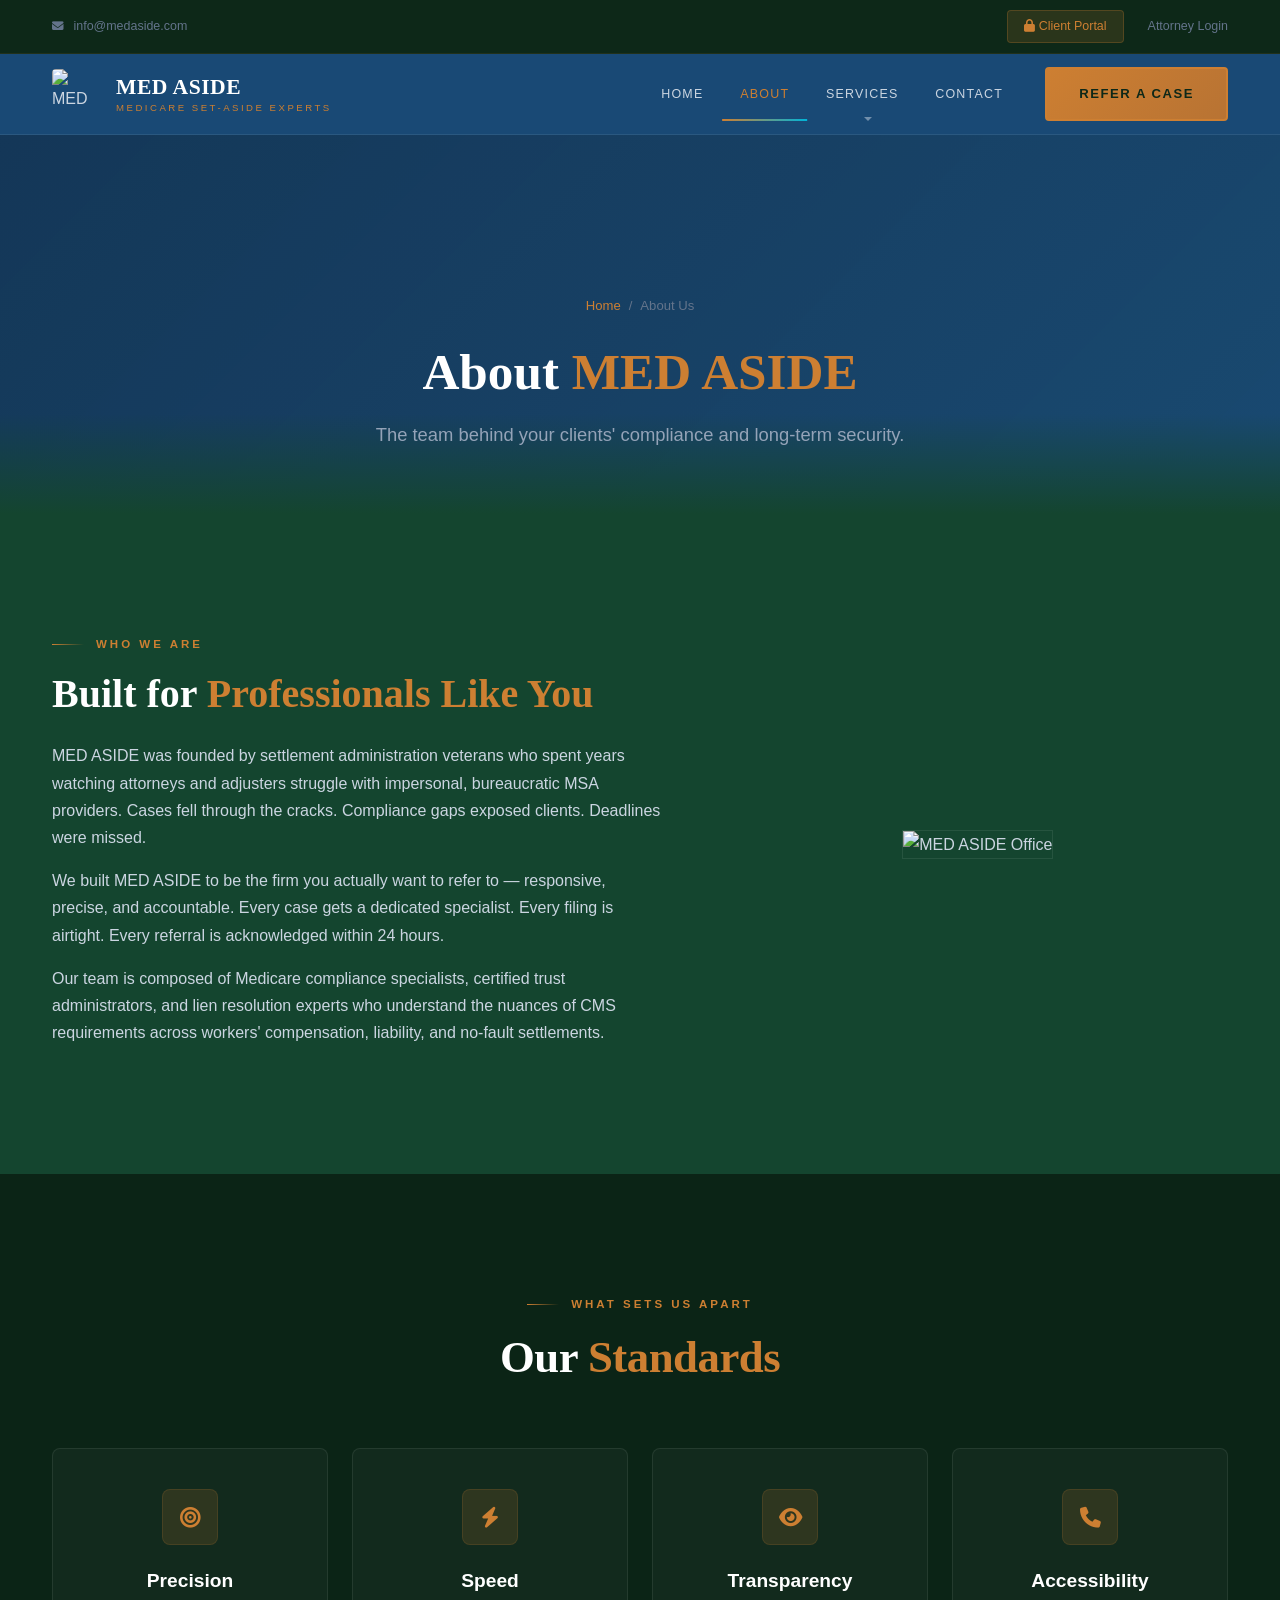
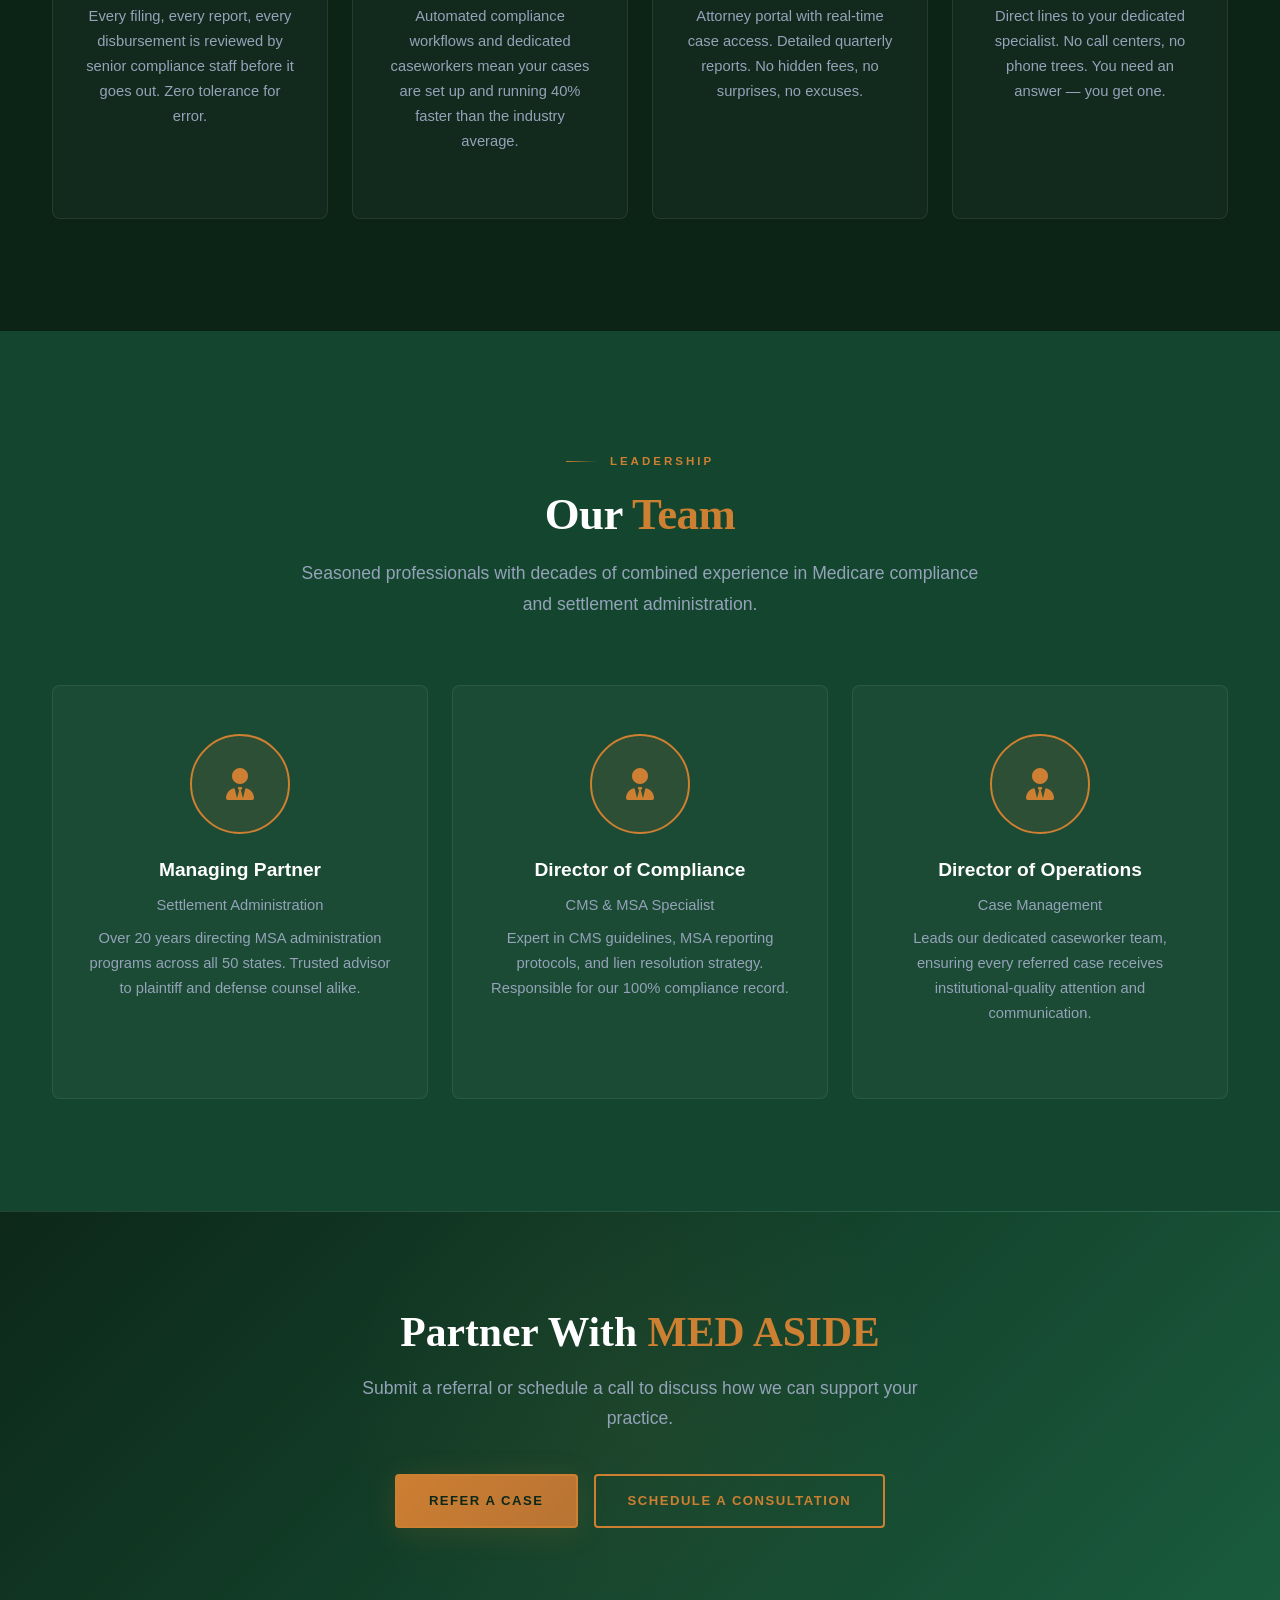
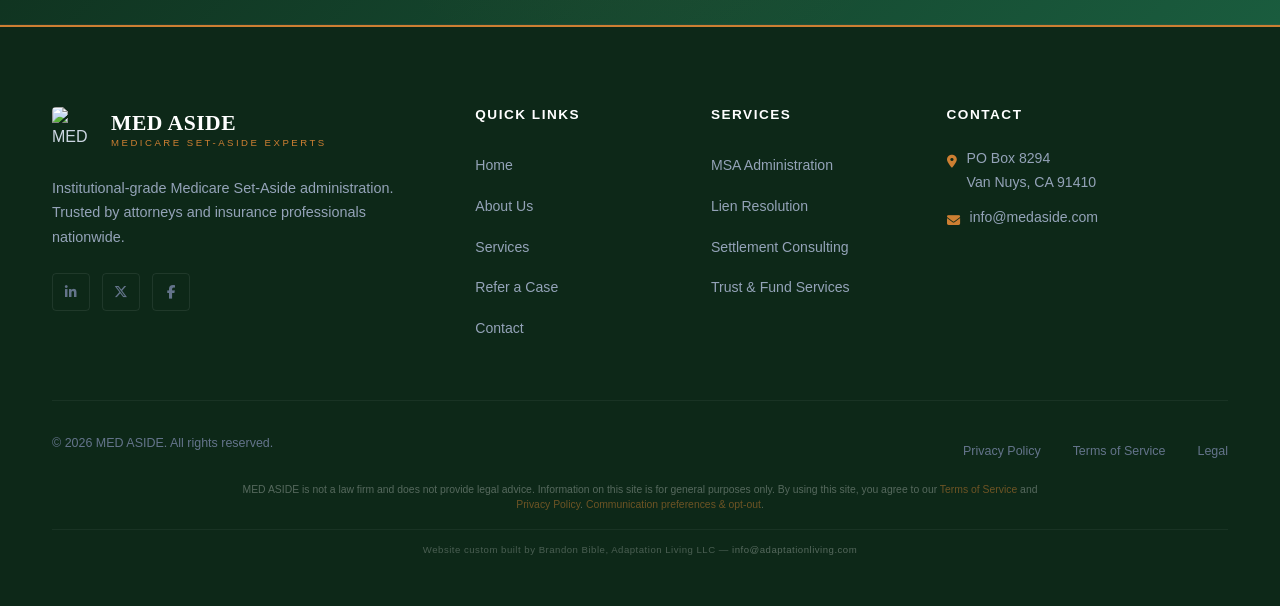
==== commit 6409a2b0: "Professional site redesign - attorney/insurance pro focused - Hero: bold "MSA Administration Done Ri" ====
--- a/about.html
+++ b/about.html
@@ -4,18 +4,18 @@
 <head>
     <meta charset="UTF-8">
     <meta name="viewport" content="width=device-width, initial-scale=1.0">
-    <title>About Us | MED ASIDE - Medicare Set-Aside Administration</title>
+    <title>About Us | MED ASIDE - Medicare Set-Aside Administration for Professionals</title>
     <link rel="icon" type="image/png" href="assets/images/logo.png">
     <link rel="apple-touch-icon" href="assets/images/logo.png">
     <meta name="description"
-        content="Learn about MED ASIDE's mission, core values, and the experienced team behind our Medicare Set-Aside administration, compliance, and settlement services.">
+        content="Learn why leading attorneys and insurance professionals trust MED ASIDE for Medicare Set-Aside administration, lien resolution, and settlement consulting.">
     <link rel="canonical" href="https://www.medaside.com/about">
     <meta name="robots" content="index, follow">
 
     <!-- Open Graph -->
-    <meta property="og:title" content="About Us | MED ASIDE - Medicare Set-Aside Administration">
+    <meta property="og:title" content="About Us | MED ASIDE - MSA Administration for Professionals">
     <meta property="og:description"
-        content="Learn about MED ASIDE's mission, core values, and the experienced team behind our Medicare Set-Aside administration, compliance, and settlement services.">
+        content="Learn why leading attorneys and insurance professionals trust MED ASIDE for Medicare Set-Aside administration, lien resolution, and settlement consulting.">
     <meta property="og:type" content="website">
     <meta property="og:url" content="https://www.medaside.com/about">
     <meta property="og:image" content="https://www.medaside.com/assets/images/hero.png">
@@ -23,9 +23,9 @@
 
     <!-- Twitter Card -->
     <meta name="twitter:card" content="summary_large_image">
-    <meta name="twitter:title" content="About Us | MED ASIDE - Medicare Set-Aside Administration">
+    <meta name="twitter:title" content="About Us | MED ASIDE - MSA Administration for Professionals">
     <meta name="twitter:description"
-        content="Learn about MED ASIDE's mission, core values, and the experienced team behind our Medicare Set-Aside administration, compliance, and settlement services.">
+        content="Learn why leading attorneys and insurance professionals trust MED ASIDE for Medicare Set-Aside administration, lien resolution, and settlement consulting.">
     <meta name="twitter:image" content="https://www.medaside.com/assets/images/hero.png">
 
     <!-- JSON-LD BreadcrumbList -->
@@ -92,18 +92,9 @@
                             <a href="services.html">Services</a>
                             <div class="dropdown">
                                 <a href="services.html#msa">MSA Administration</a>
-                                <a href="services.html#professional">Professional Administration</a>
                                 <a href="services.html#lien">Lien Resolution</a>
                                 <a href="services.html#consulting">Settlement Consulting</a>
                                 <a href="services.html#trust">Trust Services</a>
-                            </div>
-                        </li>
-                        <li class="has-dropdown">
-                            <a href="#">Resources</a>
-                            <div class="dropdown">
-                                <a href="#">Industry News</a>
-                                <a href="#">Settlement Guides</a>
-                                <a href="#">FAQ</a>
                             </div>
                         </li>
                         <li><a href="contact.html">Contact</a></li>
@@ -123,27 +114,20 @@
                 <a href="index.html">Home</a> <span>/</span> <span>About Us</span>
             </div>
             <h1>About <span class="text-gold">MED ASIDE</span></h1>
-            <p>Dedicated to fairness, integrity, and the long-term security of every settlement we manage.</p>
-        </div>
-    </section>
-
-    <!-- Our Story -->
+            <p>The team behind your clients' compliance and long-term security.</p>
+        </div>
+    </section>
+
+    <!-- Our Story — Professional Focus -->
     <section style="padding: var(--section-pad); background: var(--navy-800);">
         <div class="container">
             <div class="why-grid">
                 <div class="why-content">
-                    <span class="section-label">Our Story</span>
-                    <h2>Founded on a <span class="text-gold">Simple Premise</span></h2>
-                    <p>Medicare Set-Aside administration shouldn't be a black box. For too long, injured parties have
-                        been left to navigate the complex maze of Medicare compliance, trust administration, and
-                        financial planning on their own — often falling prey to inefficiencies and impersonal service
-                        from large, bureaucratic institutions.</p>
-                    <p>MED ASIDE was created to change that. By combining high-level Medicare compliance expertise with
-                        a client-first approach, we ensure that every settlement is structured to provide maximum
-                        benefit and security while meeting all CMS requirements.</p>
-                    <p>Our team is composed of seasoned compliance specialists, financial planners, and Medicare experts
-                        who work in concert to protect your future. We don't just administer funds — we build
-                        relationships that last the lifetime of your settlement.</p>
+                    <span class="section-label">Who We Are</span>
+                    <h2>Built for <span class="text-gold">Professionals Like You</span></h2>
+                    <p>MED ASIDE was founded by settlement administration veterans who spent years watching attorneys and adjusters struggle with impersonal, bureaucratic MSA providers. Cases fell through the cracks. Compliance gaps exposed clients. Deadlines were missed.</p>
+                    <p>We built MED ASIDE to be the firm you actually want to refer to — responsive, precise, and accountable. Every case gets a dedicated specialist. Every filing is airtight. Every referral is acknowledged within 24 hours.</p>
+                    <p>Our team is composed of Medicare compliance specialists, certified trust administrators, and lien resolution experts who understand the nuances of CMS requirements across workers' compensation, liability, and no-fault settlements.</p>
                 </div>
                 <div style="display:flex;align-items:center;justify-content:center;">
                     <img src="assets/images/hero.png" alt="MED ASIDE Office"
@@ -153,37 +137,33 @@
         </div>
     </section>
 
-    <!-- Mission & Values -->
+    <!-- What Sets Us Apart -->
     <section class="services-section">
         <div class="container">
             <div class="section-header">
-                <span class="section-label" style="padding-left:0;">Our Core Values</span>
-                <h2>What <span class="text-gold">Drives Us</span></h2>
+                <span class="section-label" style="padding-left:0;">What Sets Us Apart</span>
+                <h2>Our <span class="text-gold">Standards</span></h2>
             </div>
             <div class="services-grid" style="grid-template-columns: repeat(4, 1fr);">
                 <div class="service-card" style="text-align:center;">
-                    <div class="service-icon" style="margin:0 auto 1.5rem;"><i class="fas fa-balance-scale"></i></div>
-                    <h3>Equity</h3>
-                    <p>Every client deserves fair treatment and equal access to expert Medicare Set-Aside
-                        administration, regardless of case size.</p>
+                    <div class="service-icon" style="margin:0 auto 1.5rem;"><i class="fas fa-bullseye"></i></div>
+                    <h3>Precision</h3>
+                    <p>Every filing, every report, every disbursement is reviewed by senior compliance staff before it goes out. Zero tolerance for error.</p>
+                </div>
+                <div class="service-card" style="text-align:center;">
+                    <div class="service-icon" style="margin:0 auto 1.5rem;"><i class="fas fa-bolt"></i></div>
+                    <h3>Speed</h3>
+                    <p>Automated compliance workflows and dedicated caseworkers mean your cases are set up and running 40% faster than the industry average.</p>
                 </div>
                 <div class="service-card" style="text-align:center;">
                     <div class="service-icon" style="margin:0 auto 1.5rem;"><i class="fas fa-eye"></i></div>
                     <h3>Transparency</h3>
-                    <p>No hidden fees, no surprises. Our reporting is detailed, timely, and accessible through your
-                        client portal at any time.</p>
+                    <p>Attorney portal with real-time case access. Detailed quarterly reports. No hidden fees, no surprises, no excuses.</p>
                 </div>
                 <div class="service-card" style="text-align:center;">
-                    <div class="service-icon" style="margin:0 auto 1.5rem;"><i class="fas fa-shield-alt"></i></div>
-                    <h3>Protection</h3>
-                    <p>Your settlement is your lifeline. We treat every dollar as if it were our own, with rigorous
-                        compliance and oversight.</p>
-                </div>
-                <div class="service-card" style="text-align:center;">
-                    <div class="service-icon" style="margin:0 auto 1.5rem;"><i class="fas fa-users"></i></div>
-                    <h3>Partnership</h3>
-                    <p>We don't just manage accounts — we partner with you, your attorney, and your healthcare providers
-                        for the best outcomes.</p>
+                    <div class="service-icon" style="margin:0 auto 1.5rem;"><i class="fas fa-phone"></i></div>
+                    <h3>Accessibility</h3>
+                    <p>Direct lines to your dedicated specialist. No call centers, no phone trees. You need an answer — you get one.</p>
                 </div>
             </div>
         </div>
@@ -195,7 +175,7 @@
             <div class="section-header">
                 <span class="section-label" style="padding-left:0;">Leadership</span>
                 <h2>Our <span class="text-gold">Team</span></h2>
-                <p>Experienced professionals dedicated to your long-term security.</p>
+                <p>Seasoned professionals with decades of combined experience in Medicare compliance and settlement administration.</p>
             </div>
             <div class="services-grid" style="grid-template-columns: repeat(3, 1fr);">
                 <div class="service-card" style="text-align:center; padding: 3rem 2rem;">
@@ -205,8 +185,7 @@
                     </div>
                     <h3>Managing Partner</h3>
                     <p class="text-gold" style="margin-bottom:0.5rem;">Settlement Administration</p>
-                    <p>Over 20 years of experience in settlement planning and Medicare compliance across all 50 states.
-                    </p>
+                    <p>Over 20 years directing MSA administration programs across all 50 states. Trusted advisor to plaintiff and defense counsel alike.</p>
                 </div>
                 <div class="service-card" style="text-align:center; padding: 3rem 2rem;">
                     <div
@@ -215,18 +194,16 @@
                     </div>
                     <h3>Director of Compliance</h3>
                     <p class="text-gold" style="margin-bottom:0.5rem;">CMS & MSA Specialist</p>
-                    <p>Expert in Centers for Medicare & Medicaid Services guidelines, MSA reporting, and lien resolution
-                        strategy.</p>
+                    <p>Expert in CMS guidelines, MSA reporting protocols, and lien resolution strategy. Responsible for our 100% compliance record.</p>
                 </div>
                 <div class="service-card" style="text-align:center; padding: 3rem 2rem;">
                     <div
                         style="width:100px;height:100px;border-radius:50%;background:rgba(205,127,50,0.1);border:2px solid var(--gold);margin:0 auto 1.5rem;display:flex;align-items:center;justify-content:center;font-size:2rem;color:var(--gold);">
                         <i class="fas fa-user-tie"></i>
                     </div>
-                    <h3>Client Services Director</h3>
-                    <p class="text-gold" style="margin-bottom:0.5rem;">Member Relations</p>
-                    <p>Leads our dedicated client services team, ensuring every member receives personalized support and
-                        guidance.</p>
+                    <h3>Director of Operations</h3>
+                    <p class="text-gold" style="margin-bottom:0.5rem;">Case Management</p>
+                    <p>Leads our dedicated caseworker team, ensuring every referred case receives institutional-quality attention and communication.</p>
                 </div>
             </div>
         </div>
@@ -236,10 +213,10 @@
     <section class="cta-band">
         <div class="container">
             <h2>Partner With <span class="text-gold">MED ASIDE</span></h2>
-            <p>Ready to experience Medicare Set-Aside administration done right? Let's talk.</p>
+            <p>Submit a referral or schedule a call to discuss how we can support your practice.</p>
             <div class="cta-buttons">
-                <a href="contact.html" class="btn btn-primary"><span>Contact Us</span></a>
-                <a href="referral.html" class="btn"><span>Refer a Case</span></a>
+                <a href="referral.html" class="btn btn-primary"><span>Refer a Case</span></a>
+                <a href="contact.html" class="btn"><span>Schedule a Consultation</span></a>
             </div>
         </div>
     </section>
@@ -254,7 +231,7 @@
                             style="height:45px;width:45px;border-radius:4px;">
                         <span class="logo-text">MED ASIDE<small>Medicare Set-Aside Experts</small></span>
                     </a>
-                    <p>Setting the standard in Medicare Set-Aside administration, compliance, and settlement services.</p>
+                    <p>Institutional-grade Medicare Set-Aside administration. Trusted by attorneys and insurance professionals nationwide.</p>
                     <div class="social-links">
                         <a href="#" aria-label="LinkedIn"><i class="fab fa-linkedin-in"></i></a>
                         <a href="#" aria-label="Twitter"><i class="fab fa-x-twitter"></i></a>
@@ -275,9 +252,9 @@
                     <h4>Services</h4>
                     <ul>
                         <li><a href="services.html#msa">MSA Administration</a></li>
-                        <li><a href="services.html#professional">Professional Admin</a></li>
                         <li><a href="services.html#lien">Lien Resolution</a></li>
-                        <li><a href="services.html#trust">Trust Services</a></li>
+                        <li><a href="services.html#consulting">Settlement Consulting</a></li>
+                        <li><a href="services.html#trust">Trust & Fund Services</a></li>
                     </ul>
                 </div>
                 <div class="footer-col footer-contact">
